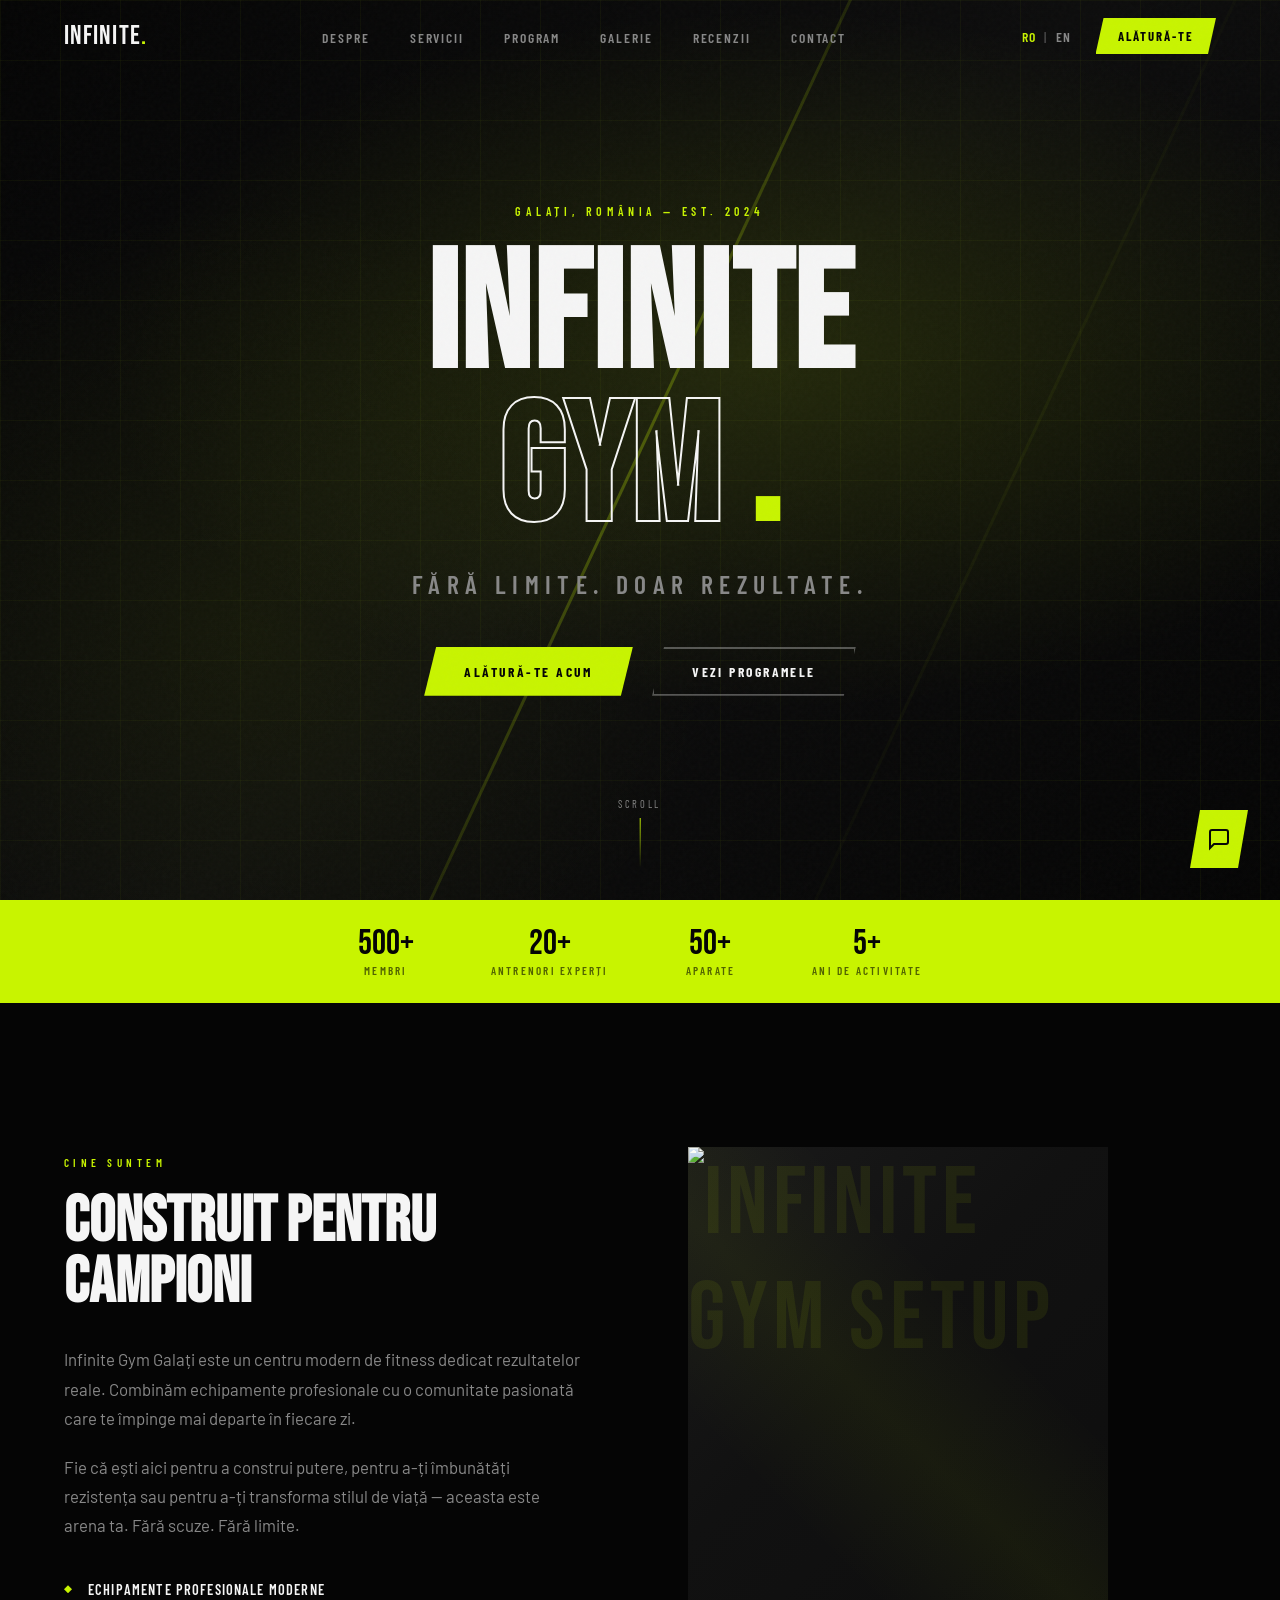
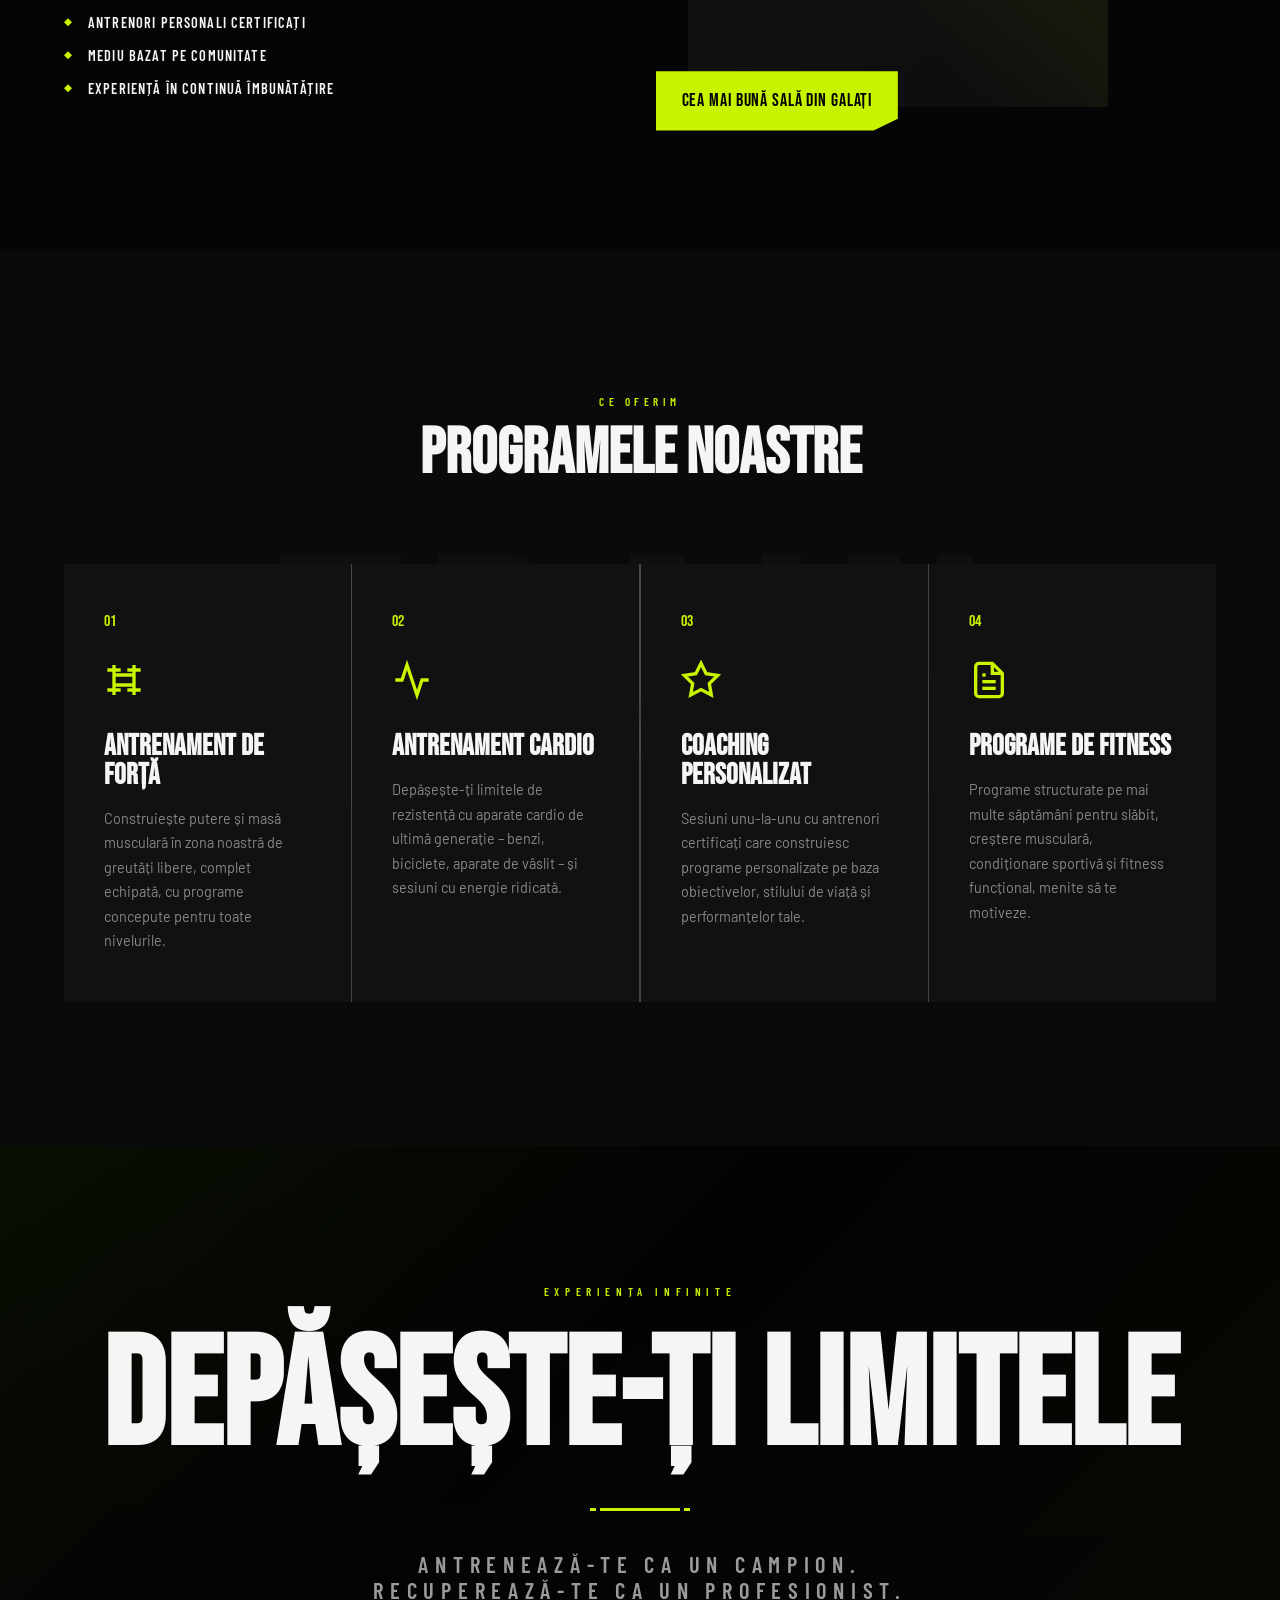
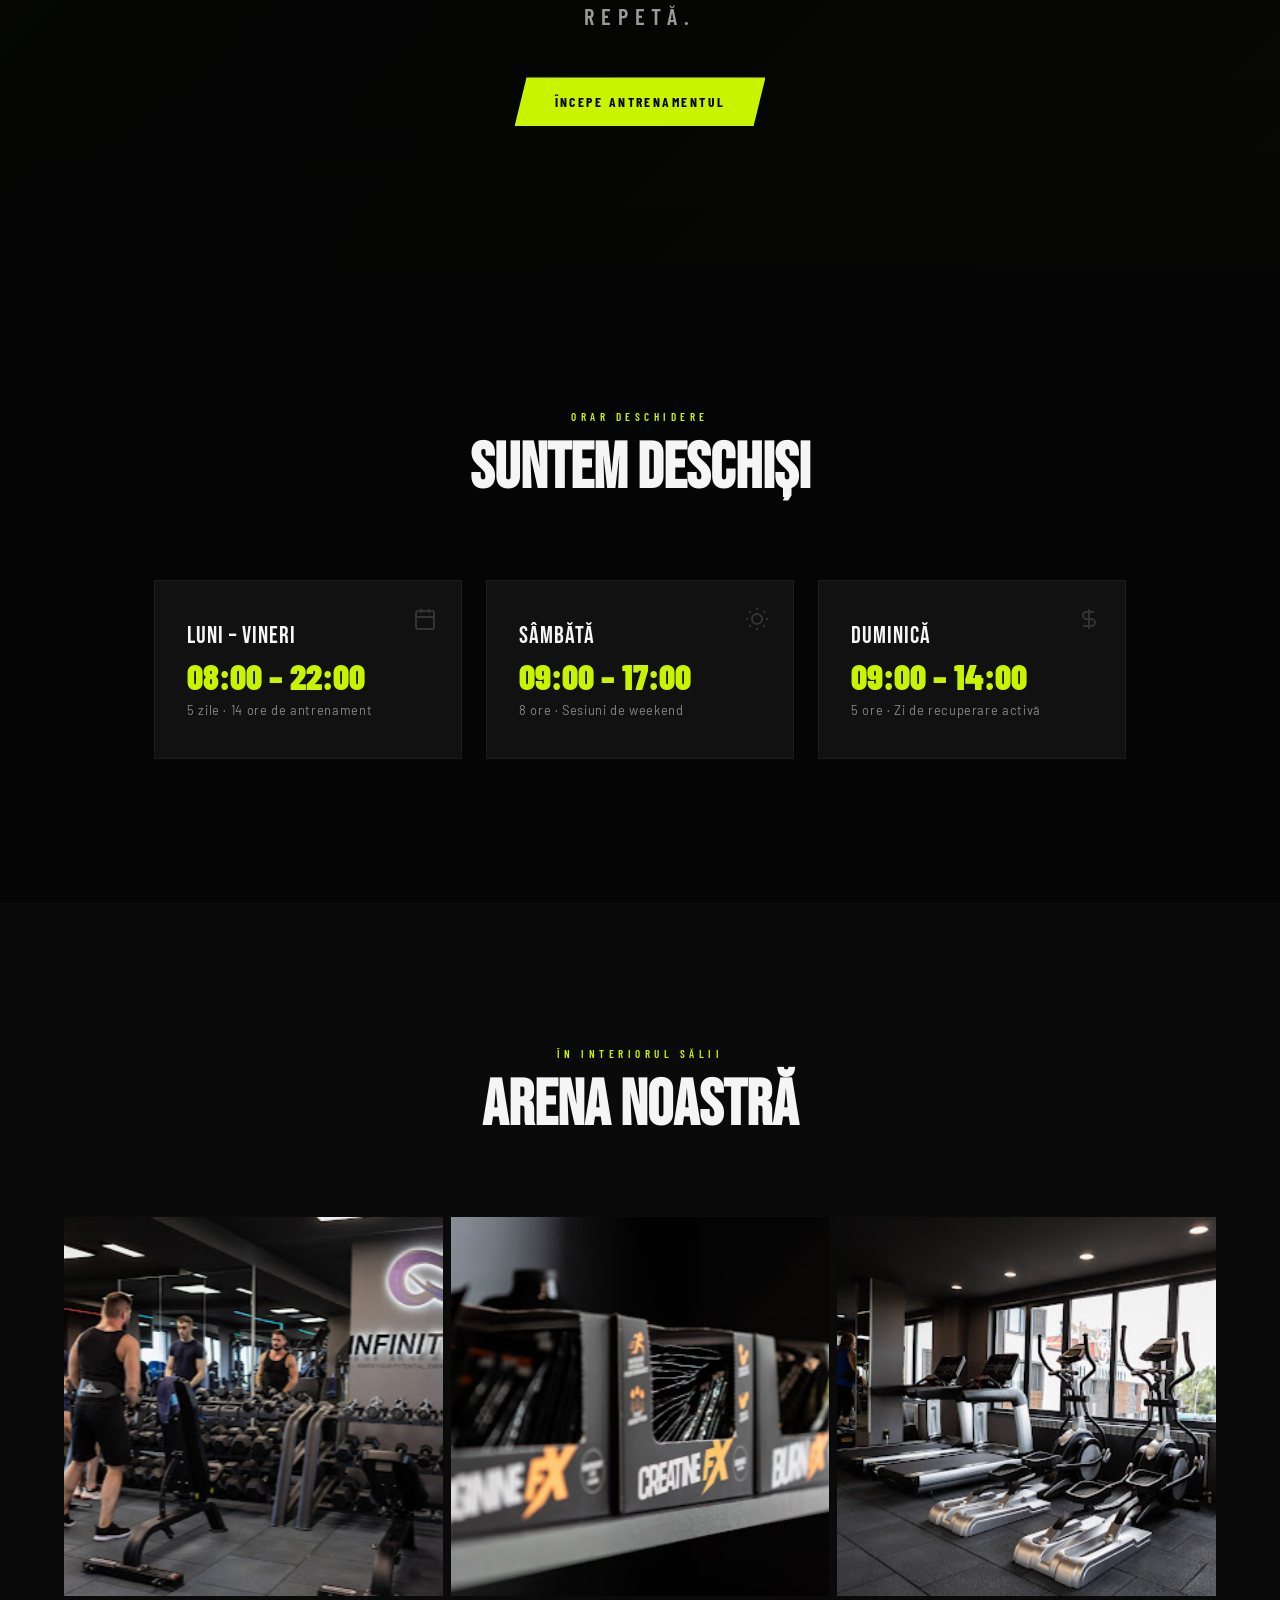
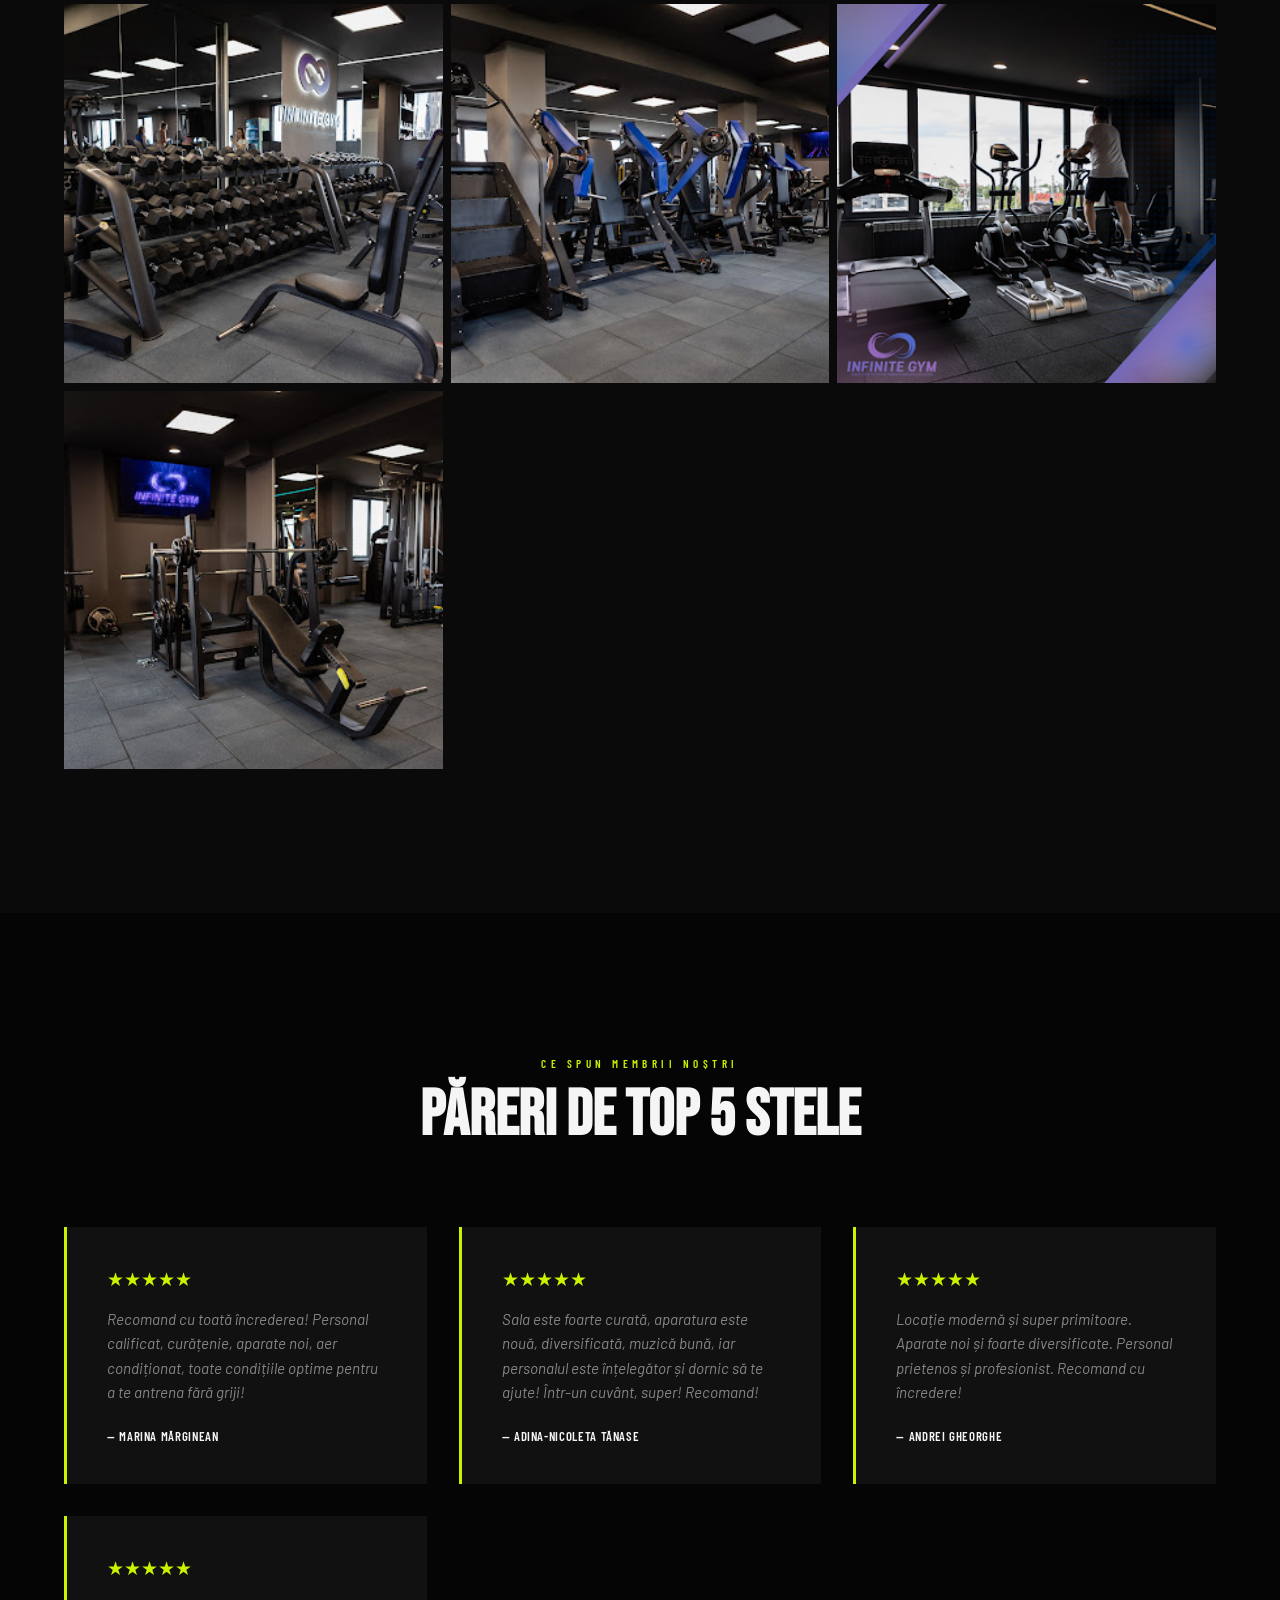
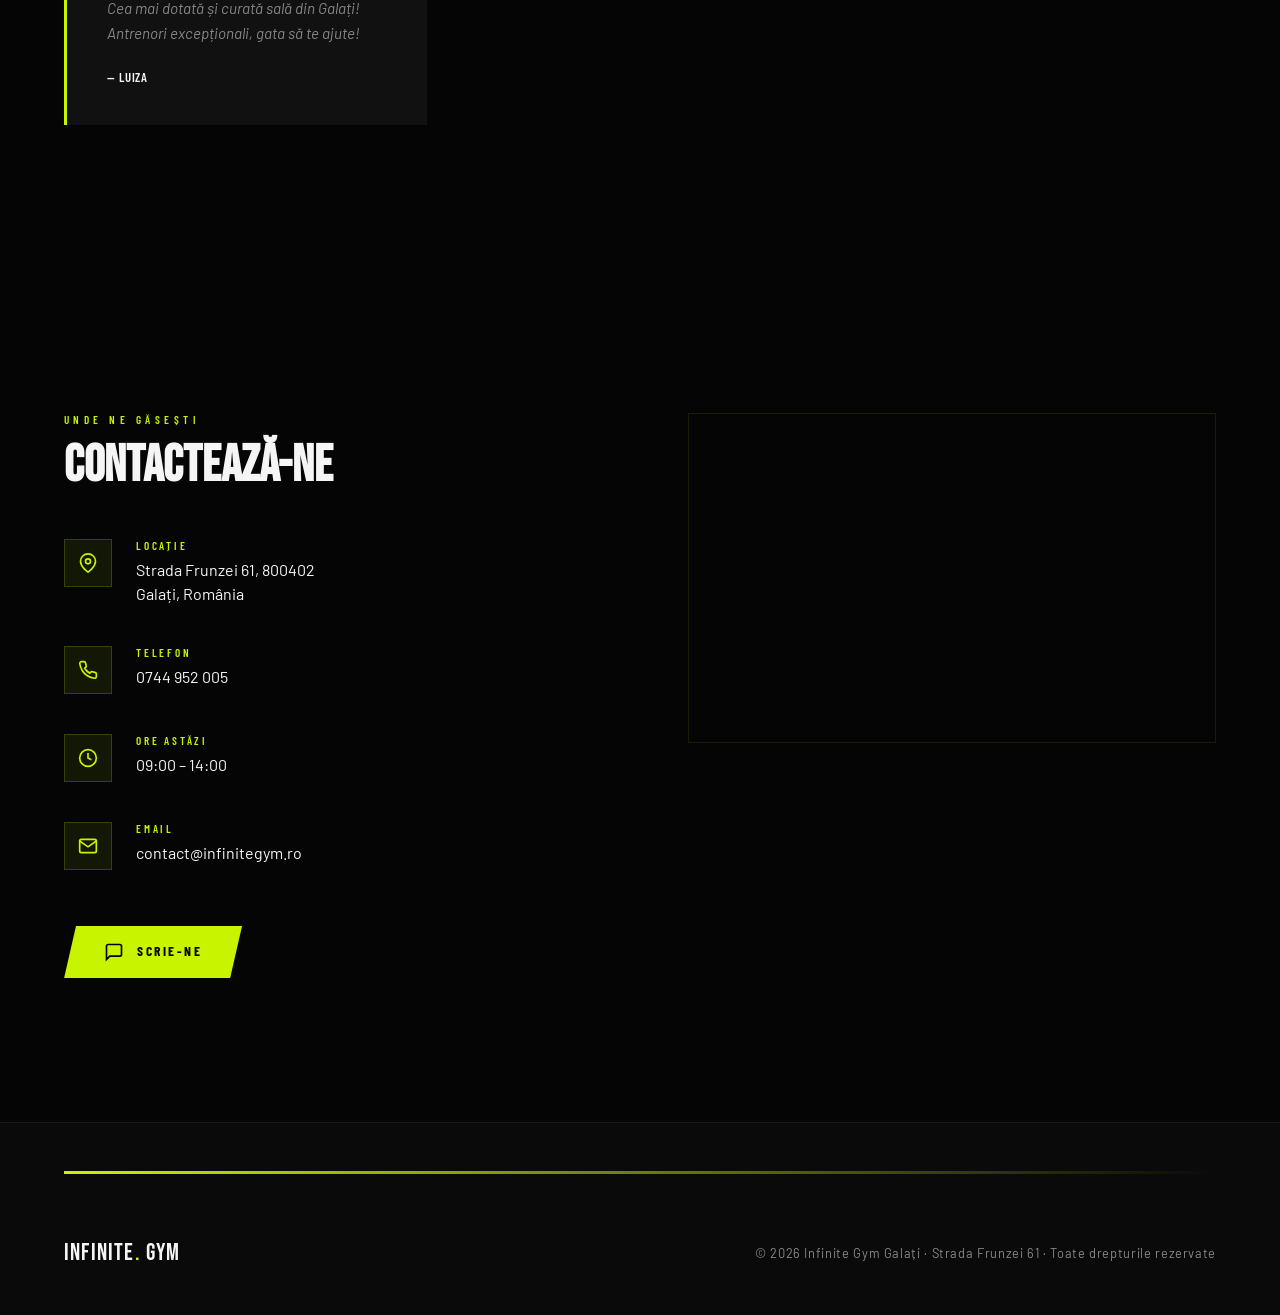
==== infinite-gym.html @ 4a05fdd8 "Initial commit" ====
<!DOCTYPE html>
<html lang="ro">
<head>
<meta charset="UTF-8" />
<meta name="viewport" content="width=device-width, initial-scale=1.0"/>
<meta name="description" content="Infinite Gym Galati - Strength, cardio, and personalized training.">
<title data-i18n="pageTitle">Infinite Gym Galați — Fără Limite. Doar Rezultate.</title>
<link rel="preconnect" href="https://fonts.googleapis.com"/>
<link href="https://fonts.googleapis.com/css2?family=Bebas+Neue&family=Barlow+Condensed:wght@400;600;700;900&family=Barlow:wght@300;400;500&display=swap" rel="stylesheet"/>
<link rel="stylesheet" href="style.css">
</head>

<body>

<!-- ===================== MOBILE MENU ===================== -->
<nav class="mobile-menu" id="mobileMenu">
  <div class="lang-switch-mobile">
    <span class="lang-btn active" onclick="setLanguage('ro')">RO</span>
    <span class="lang-btn" onclick="setLanguage('en')">EN</span>
  </div>
  <a href="#about" onclick="closeMobileMenu()" data-i18n="navAbout">Despre</a>
  <a href="#services" onclick="closeMobileMenu()" data-i18n="navServices">Servicii</a>
  <a href="#schedule" onclick="closeMobileMenu()" data-i18n="navSchedule">Program</a>
  <a href="#gallery" onclick="closeMobileMenu()" data-i18n="navGallery">Galerie</a>
  <a href="#reviews" onclick="closeMobileMenu()" data-i18n="navReviews">Recenzii</a>
  <a href="#contact" onclick="closeMobileMenu()" data-i18n="navContact">Contact</a>
</nav>

<!-- ===================== NAVBAR ===================== -->
<header id="navbar">
  <div class="nav-logo">INFINITE<span>.</span></div>
  <ul class="nav-links">
    <li><a href="#about" data-i18n="navAbout">Despre</a></li>
    <li><a href="#services" data-i18n="navServices">Servicii</a></li>
    <li><a href="#schedule" data-i18n="navSchedule">Program</a></li>
    <li><a href="#gallery" data-i18n="navGallery">Galerie</a></li>
    <li><a href="#reviews" data-i18n="navReviews">Recenzii</a></li>
    <li><a href="#contact" data-i18n="navContact">Contact</a></li>
  </ul>
  
  <div class="nav-right">
    <div class="lang-switch">
      <span class="lang-btn active" onclick="setLanguage('ro')">RO</span>
      <span class="lang-divider">|</span>
      <span class="lang-btn" onclick="setLanguage('en')">EN</span>
    </div>
    <button class="nav-cta" onclick="document.getElementById('contact').scrollIntoView({behavior:'smooth'})" data-i18n="navJoin">Alătură-te</button>
  </div>

  <div class="nav-hamburger" id="hamburger" onclick="toggleMobileMenu()">
    <span></span><span></span><span></span>
  </div>
</header>

<!-- ===================== HERO ===================== -->
<section id="hero">
  <div class="hero-bg"></div>
  <div class="hero-grid"></div>
  <div class="hero-slash"></div>
  <div class="hero-slash"></div>
  <div class="hero-slash"></div>

  <div class="hero-content">
    <p class="hero-eyebrow" data-i18n="heroPre">Galați, România — Est. 2024</p>
    <h1 class="hero-title">
      INFINITE<br>
      <span class="outline">GYM</span>
      <span class="accent">.</span>
    </h1>
    <p class="hero-sub" data-i18n="heroSub">Fără limite. Doar rezultate.</p>
    <div class="hero-btns">
      <button class="btn-primary" onclick="document.getElementById('contact').scrollIntoView({behavior:'smooth'})" data-i18n="heroBtn1">Alătură-te Acum</button>
      <button class="btn-ghost" onclick="document.getElementById('services').scrollIntoView({behavior:'smooth'})" data-i18n="heroBtn2">Vezi Programele</button>
    </div>
  </div>

  <div class="hero-scroll" onclick="document.getElementById('stats').scrollIntoView({behavior:'smooth'})">
    <span data-i18n="scrollText">Scroll</span>
    <div class="scroll-line"></div>
  </div>
</section>

<!-- ===================== STATS BAR ===================== -->
<section id="stats">
  <div class="stat-item">
    <span class="stat-number" data-target="500">0</span>
    <span class="stat-label" data-i18n="statMembers">Membri</span>
  </div>
  <div class="stat-item">
    <span class="stat-number" data-target="20">0</span>
    <span class="stat-label" data-i18n="statTrainers">Antrenori Experți</span>
  </div>
  <div class="stat-item">
    <span class="stat-number" data-target="50">0</span>
    <span class="stat-label" data-i18n="statEquip">Aparate</span>
  </div>
  <div class="stat-item">
    <span class="stat-number" data-target="5">0</span>
    <span class="stat-label" data-i18n="statYears">Ani de Activitate</span>
  </div>
</section>

<!-- ===================== ABOUT ===================== -->
<section id="about">
  <div class="about-left reveal from-left">
    <p class="about-label" data-i18n="aboutLabel">Cine Suntem</p>
    <h2 class="about-title" data-i18n="aboutTitle">Construit pentru<br><span style="color:var(--accent)">Campioni</span></h2>
    <p class="about-text" data-i18n="aboutText1">Infinite Gym Galați este un centru modern de fitness dedicat rezultatelor reale. Combinăm echipamente profesionale cu o comunitate pasionată care te împinge mai departe în fiecare zi.</p>
    <p class="about-text" data-i18n="aboutText2">Fie că ești aici pentru a construi putere, pentru a-ți îmbunătăți rezistența sau pentru a-ți transforma stilul de viață — aceasta este arena ta. Fără scuze. Fără limite.</p>
    <div class="about-features">
      <div class="about-feat"><div class="feat-dot"></div><span data-i18n="aboutFeat1">Echipamente Profesionale Moderne</span></div>
      <div class="about-feat"><div class="feat-dot"></div><span data-i18n="aboutFeat2">Antrenori Personali Certificați</span></div>
      <div class="about-feat"><div class="feat-dot"></div><span data-i18n="aboutFeat3">Mediu Bazat pe Comunitate</span></div>
      <div class="about-feat"><div class="feat-dot"></div><span data-i18n="aboutFeat4">Experiență în Continuă Îmbunătățire</span></div>
    </div>
  </div>

  <div class="about-visual reveal from-right delay-2">
    <div class="about-img-wrap">
      <img src="https://lh3.googleusercontent.com/gps-cs-s/AHVAweoE3dDtXKqvRP9T5ZpYxknNrz1RFdj8ckHfv9T6qB1Bhyy1G1uD_vkjoO_U-eR4ofXMuRsOdTS7KDLO_1dCZCBNdAWIkOOXmJ0O8aNbecHgvKja_LDCJ6e5ohzPiMFx5VJvV_HsAw=w800-h1000-no" class="about-img-placeholder object-cover" alt="Infinite Gym Setup">
      <div class="corner-tl"></div>
      <div class="corner-br"></div>
    </div>
    <div class="about-badge" data-i18n="aboutBadge">CEA MAI BUNĂ<br>SALĂ DIN GALAȚI</div>
  </div>
</section>

<!-- ===================== SERVICES ===================== -->
<section id="services">
  <div class="section-header reveal">
    <p class="section-label" data-i18n="svcLabel">Ce Oferim</p>
    <h2 class="section-title" data-i18n="svcTitle">Programele<br><span style="color:var(--accent)">Noastre</span></h2>
  </div>

  <div class="services-grid">
    <div class="service-card reveal delay-1">
      <div class="svc-num">01</div>
      <div class="svc-icon-svg">
          <svg width="40" height="40" viewBox="0 0 24 24" fill="none" stroke="currentColor" stroke-width="2"><path d="M6 3v18M18 3v18M2 6h8M14 6h8M2 18h8M14 18h8M6 9h12M6 15h12"/></svg>
      </div>
      <h3 class="svc-title" data-i18n="svc1Title">Antrenament de Forță</h3>
      <p class="svc-text" data-i18n="svc1Text">Construiește putere și masă musculară în zona noastră de greutăți libere, complet echipată, cu programe concepute pentru toate nivelurile.</p>
    </div>
    <div class="service-card reveal delay-2">
      <div class="svc-num">02</div>
      <div class="svc-icon-svg">
          <svg width="40" height="40" viewBox="0 0 24 24" fill="none" stroke="currentColor" stroke-width="2"><polyline points="22 12 18 12 15 21 9 3 6 12 2 12"></polyline></svg>
      </div>
      <h3 class="svc-title" data-i18n="svc2Title">Antrenament Cardio</h3>
      <p class="svc-text" data-i18n="svc2Text">Depășește-ți limitele de rezistență cu aparate cardio de ultimă generație – benzi, biciclete, aparate de vâslit – și sesiuni cu energie ridicată.</p>
    </div>
    <div class="service-card reveal delay-3">
      <div class="svc-num">03</div>
      <div class="svc-icon-svg">
          <svg width="40" height="40" viewBox="0 0 24 24" fill="none" stroke="currentColor" stroke-width="2"><polygon points="12 2 15.09 8.26 22 9.27 17 14.14 18.18 21.02 12 17.77 5.82 21.02 7 14.14 2 9.27 8.91 8.26 12 2"></polygon></svg>
      </div>
      <h3 class="svc-title" data-i18n="svc3Title">Coaching Personalizat</h3>
      <p class="svc-text" data-i18n="svc3Text">Sesiuni unu-la-unu cu antrenori certificați care construiesc programe personalizate pe baza obiectivelor, stilului de viață și performanțelor tale.</p>
    </div>
    <div class="service-card reveal delay-4">
      <div class="svc-num">04</div>
      <div class="svc-icon-svg">
          <svg width="40" height="40" viewBox="0 0 24 24" fill="none" stroke="currentColor" stroke-width="2"><path d="M14 2H6a2 2 0 0 0-2 2v16a2 2 0 0 0 2 2h12a2 2 0 0 0 2-2V8z"></path><polyline points="14 2 14 8 20 8"></polyline><line x1="16" y1="13" x2="8" y2="13"></line><line x1="16" y1="17" x2="8" y2="17"></line><polyline points="10 9 9 9 8 9"></polyline></svg>
      </div>
      <h3 class="svc-title" data-i18n="svc4Title">Programe de Fitness</h3>
      <p class="svc-text" data-i18n="svc4Text">Programe structurate pe mai multe săptămâni pentru slăbit, creștere musculară, condiționare sportivă și fitness funcțional, menite să te motiveze.</p>
    </div>
  </div>
</section>

<!-- ===================== EXPERIENCE ===================== -->
<section id="experience">
  <div class="exp-bg"></div>
  <div class="exp-lines">
    <div class="exp-line"></div>
    <div class="exp-line"></div>
    <div class="exp-line"></div>
  </div>
  <div class="exp-content reveal">
    <p class="exp-pre" data-i18n="expPre">Experiența Infinite</p>
    <h2 class="exp-title" data-i18n="expTitle">
      DEPĂȘEȘTE-ȚI<br>
      <span class="line2">LIMITELE</span>
    </h2>
    <div class="exp-divider"></div>
    <p class="exp-sub" data-i18n="expSub">Antrenează-te ca un campion. Recuperează-te ca un profesionist. Repetă.</p>
    <button class="btn-primary" onclick="document.getElementById('services').scrollIntoView({behavior:'smooth'})" data-i18n="expBtn">Începe Antrenamentul</button>
  </div>
</section>

<!-- ===================== SCHEDULE ===================== -->
<section id="schedule">
  <div class="section-header reveal">
    <p class="section-label" data-i18n="schedLabel">Orar Deschidere</p>
    <h2 class="section-title" data-i18n="schedTitle">Suntem<br><span style="color:var(--accent)">Deschiși</span></h2>
  </div>

  <div class="schedule-grid">
    <div class="schedule-card reveal delay-1">
      <div class="sched-icon-svg">
          <svg width="24" height="24" viewBox="0 0 24 24" fill="none" stroke="currentColor" stroke-width="2"><rect x="3" y="4" width="18" height="18" rx="2" ry="2"></rect><line x1="16" y1="2" x2="16" y2="6"></line><line x1="8" y1="2" x2="8" y2="6"></line><line x1="3" y1="10" x2="21" y2="10"></line></svg>
      </div>
      <p class="sched-day" data-i18n="schedDay1">Luni – Vineri</p>
      <p class="sched-time">08:00 – 22:00</p>
      <p class="sched-sub" data-i18n="schedSub1">5 zile · 14 ore de antrenament</p>
    </div>
    <div class="schedule-card reveal delay-2">
      <div class="sched-icon-svg">
          <svg width="24" height="24" viewBox="0 0 24 24" fill="none" stroke="currentColor" stroke-width="2"><circle cx="12" cy="12" r="5"></circle><line x1="12" y1="1" x2="12" y2="3"></line><line x1="12" y1="21" x2="12" y2="23"></line><line x1="4.22" y1="4.22" x2="5.64" y2="5.64"></line><line x1="18.36" y1="18.36" x2="19.78" y2="19.78"></line><line x1="1" y1="12" x2="3" y2="12"></line><line x1="21" y1="12" x2="23" y2="12"></line><line x1="4.22" y1="19.78" x2="5.64" y2="18.36"></line><line x1="18.36" y1="5.64" x2="19.78" y2="4.22"></line></svg>
      </div>
      <p class="sched-day" data-i18n="schedDay2">Sâmbătă</p>
      <p class="sched-time">09:00 – 17:00</p>
      <p class="sched-sub" data-i18n="schedSub2">8 ore · Sesiuni de weekend</p>
    </div>
    <div class="schedule-card reveal delay-3">
      <div class="sched-icon-svg">
           <svg width="24" height="24" viewBox="0 0 24 24" fill="none" stroke="currentColor" stroke-width="2"><path d="M12 2v20M17 5H9.5a3.5 3.5 0 0 0 0 7h5a3.5 3.5 0 0 1 0 7H6"></path></svg>
      </div>
      <p class="sched-day" data-i18n="schedDay3">Duminică</p>
      <p class="sched-time">09:00 – 14:00</p>
      <p class="sched-sub" data-i18n="schedSub3">5 ore · Zi de recuperare activă</p>
    </div>
  </div>
</section>

<!-- ===================== GALLERY ===================== -->
<section id="gallery">
  <div class="section-header reveal">
    <p class="section-label" data-i18n="galLabel">În Interiorul Sălii</p>
    <h2 class="section-title" data-i18n="galTitle">Arena<br><span style="color:var(--accent)">Noastră</span></h2>
  </div>

  <div class="gallery-grid">
    <div class="gallery-item reveal">
      <img src="SA.png" class="gallery-ph object-cover">
    </div>
    <div class="gallery-item reveal delay-1">
      <img src="image.png" class="gallery-ph object-cover">
    </div>
    <div class="gallery-item reveal delay-2">
      <img src="image copy.png" class="gallery-ph object-cover">
    </div>
    <div class="gallery-item reveal delay-3">
      <img src="image copy 2.png" class="gallery-ph object-cover">
    </div>
    <div class="gallery-item reveal delay-1">
      <img src="image copy 3.png" class="gallery-ph object-cover">
    </div>
    <div class="gallery-item reveal delay-2">
      <img src="image copy 4.png" class="gallery-ph object-cover">
    </div>
    <div class="gallery-item reveal delay-3">
      <img src="image copy 5.png" class="gallery-ph object-cover">
    </div>
  </div>
    
  </div>
</section>

<!-- ===================== REVIEWS ===================== -->
<section id="reviews" style="padding: 9rem 5vw; background: var(--black);">
  <div class="section-header reveal">
    <p class="section-label" data-i18n="revLabel">Ce Spun Membrii Noștri</p>
    <h2 class="section-title" data-i18n="revTitle">Păreri de<br><span style="color:var(--accent)">Top 5 Stele</span></h2>
  </div>

  <div class="reviews-grid">
    <div class="review-card reveal delay-1">
      <div class="stars">★★★★★</div>
      <p class="review-text" data-i18n="rev1">"Recomand cu toată încrederea! Personal calificat, curățenie, aparate noi, aer condiționat, toate condițiile optime pentru a te antrena fără griji!"</p>
      <p class="review-author">— <span data-i18n="revAuthor1">Marina Mărginean</span></p>
    </div>
    <div class="review-card reveal delay-2">
      <div class="stars">★★★★★</div>
      <p class="review-text" data-i18n="rev2">"Sala este foarte curată, aparatura este nouă, diversificată, muzică bună, iar personalul este înțelegător și dornic să te ajute! Într-un cuvânt, super! Recomand!"</p>
      <p class="review-author">— <span data-i18n="revAuthor2">ADINA-NICOLETA TĂNASE</span></p>
    </div>
    <div class="review-card reveal delay-3">
      <div class="stars">★★★★★</div>
      <p class="review-text" data-i18n="rev3">"Locație modernă și super primitoare. Aparate noi și foarte diversificate. Personal prietenos și profesionist. Recomand cu încredere!"</p>
      <p class="review-author">— <span data-i18n="revAuthor3">Andrei Gheorghe</span></p>
    </div>
    <div class="review-card reveal delay-4">
      <div class="stars">★★★★★</div>
      <p class="review-text" data-i18n="rev4">"Cea mai dotată și curată sală din Galați! Antrenori excepționali, gata să te ajute!"</p>
      <p class="review-author">— <span data-i18n="revAuthor4">Luiza</span></p>
    </div>
  </div>
</section>

<!-- ===================== CONTACT ===================== -->
<section id="contact">
  <div class="reveal from-left">
    <p class="section-label" data-i18n="contLabel">Unde Ne Găsești</p>
    <h2 class="section-title" data-i18n="contTitle" style="font-size:clamp(2.5rem,4vw,4rem);margin-bottom:3rem;">Contactează-<br><span style="color:var(--accent)">Ne</span></h2>

    <div class="contact-info-item">
      <div class="ci-icon-svg">
          <svg width="20" height="20" viewBox="0 0 24 24" fill="none" stroke="currentColor" stroke-width="2"><path d="M21 10c0 7-9 13-9 13s-9-6-9-13a9 9 0 0 1 18 0z"></path><circle cx="12" cy="10" r="3"></circle></svg>
      </div>
      <div>
        <p class="ci-label" data-i18n="contLoc">Locație</p>
        <p class="ci-value">Strada Frunzei 61, 800402<br>Galați, România</p>
      </div>
    </div>
    <div class="contact-info-item">
      <div class="ci-icon-svg">
          <svg width="20" height="20" viewBox="0 0 24 24" fill="none" stroke="currentColor" stroke-width="2"><path d="M22 16.92v3a2 2 0 0 1-2.18 2 19.79 19.79 0 0 1-8.63-3.07 19.5 19.5 0 0 1-6-6 19.79 19.79 0 0 1-3.07-8.67A2 2 0 0 1 4.11 2h3a2 2 0 0 1 2 1.72 12.84 12.84 0 0 0 .7 2.81 2 2 0 0 1-.45 2.11L8.09 9.91a16 16 0 0 0 6 6l1.27-1.27a2 2 0 0 1 2.11-.45 12.84 12.84 0 0 0 2.81.7A2 2 0 0 1 22 16.92z"></path></svg>
      </div>
      <div>
        <p class="ci-label" data-i18n="contPhone">Telefon</p>
        <p class="ci-value">0744 952 005</p>
      </div>
    </div>
    <div class="contact-info-item">
      <div class="ci-icon-svg">
          <svg width="20" height="20" viewBox="0 0 24 24" fill="none" stroke="currentColor" stroke-width="2"><circle cx="12" cy="12" r="10"></circle><polyline points="12 6 12 12 16 14"></polyline></svg>
      </div>
      <div>
        <p class="ci-label" data-i18n="contHours">Ore Astăzi</p>
        <p class="ci-value" id="todayHours">Loading...</p>
      </div>
    </div>
    <div class="contact-info-item">
      <div class="ci-icon-svg">
          <svg width="20" height="20" viewBox="0 0 24 24" fill="none" stroke="currentColor" stroke-width="2"><path d="M4 4h16c1.1 0 2 .9 2 2v12c0 1.1-.9 2-2 2H4c-1.1 0-2-.9-2-2V6c0-1.1.9-2 2-2z"></path><polyline points="22,6 12,13 2,6"></polyline></svg>
      </div>
      <div>
        <p class="ci-label" data-i18n="contEmail">Email</p>
        <p class="ci-value">contact@infinitegym.ro</p>
      </div>
    </div>

    <button class="btn-primary" style="margin-top:1rem;" onclick="document.getElementById('chatbot-toggle').click()">
      <svg width="20" height="20" viewBox="0 0 24 24" fill="none" stroke="currentColor" stroke-width="2" style="vertical-align: middle; margin-right: 8px;"><path d="M21 15a2 2 0 0 1-2 2H7l-4 4V5a2 2 0 0 1 2-2h14a2 2 0 0 1 2 2z"></path></svg>
      <span data-i18n="contChat">Scrie-ne</span>
    </button>
  </div>

  <div class="reveal from-right delay-2">
    <div class="map-wrap">
      <iframe
        src="https://www.google.com/maps/embed?pb=!1m18!1m12!1m3!1d1487.6974261765103!2d28.0190764!3d45.4265704!2m3!1f0!2f0!3f0!3m2!1i1024!2i768!4f13.1!3m3!1m2!1s0x40b6df5c295644d9%3A0x64d69f9468adf64b!2sInfinite%20Gym%20Galati!5e0!3m2!1sen!2sro!4v1"
        loading="lazy"
        allowfullscreen
        referrerpolicy="no-referrer-when-downgrade">
      </iframe>
    </div>
  </div>
</section>

<!-- ===================== FOOTER ===================== -->
<footer>
  <div style="width:100%"><div class="footer-accent-line"></div></div>
  <div class="footer-logo">INFINITE<span>.</span> GYM</div>
  <p class="footer-copy">© <span id="currentYear"></span> Infinite Gym Galați · Strada Frunzei 61 · <span data-i18n="footerRights">Toate drepturile rezervate</span></p>
</footer>

<!-- ===================== CHATBOT ===================== -->
<button id="chatbot-toggle" onclick="toggleChat()" title="Chat with us">
  <svg width="24" height="24" viewBox="0 0 24 24" fill="none" stroke="var(--black)" stroke-width="2"><path d="M21 15a2 2 0 0 1-2 2H7l-4 4V5a2 2 0 0 1 2-2h14a2 2 0 0 1 2 2z"></path></svg>
</button>

<div id="chatbot-window">
  <div class="chat-header">
    <div class="chat-header-info">
      <div class="chat-avatar">
          <svg width="18" height="18" viewBox="0 0 24 24" fill="none" stroke="var(--accent)" stroke-width="2"><rect x="3" y="11" width="18" height="10" rx="2"></rect><circle cx="12" cy="5" r="2"></circle><path d="M12 7v4"></path><line x1="8" y1="16" x2="8" y2="16"></line><line x1="16" y1="16" x2="16" y2="16"></line></svg>
      </div>
      <div>
        <div class="chat-name">Infinite Bot</div>
        <div class="chat-status" data-i18n="chatStatus">● Online Acum</div>
      </div>
    </div>
    <button class="chat-close" id="chatCloseBtn" onclick="toggleChat()">
        <svg width="20" height="20" viewBox="0 0 24 24" fill="none" stroke="currentColor" stroke-width="2"><line x1="18" y1="6" x2="6" y2="18"></line><line x1="6" y1="6" x2="18" y2="18"></line></svg>
    </button>
  </div>
  <div class="chat-messages" id="chatMessages"></div>
  <div class="chat-input-row">
    <input type="text" id="chatInput" placeholder="Întreabă-mă orice..." data-i18n-placeholder="chatPlaceholder" onkeydown="if(event.key==='Enter') sendChat()"/>
    <button class="chat-send" onclick="sendChat()">
        <svg width="18" height="18" viewBox="0 0 24 24" fill="none" stroke="currentColor" stroke-width="2"><line x1="22" y1="2" x2="11" y2="13"></line><polygon points="22 2 15 22 11 13 2 9 22 2"></polygon></svg>
    </button>
  </div>
</div>

<script src="script.js"></script>

</body>
</html>
---- style.css ----
/* =========================================
   CSS VARIABLES & RESET
   ========================================= */
:root {
  --black: #050505;
  --deep: #0a0a0a;
  --card: #111111;
  --card2: #161616;
  --accent: #c8f400;         /* Neon lime green */
  --accent2: #a8d000;
  --accent-glow: rgba(200,244,0,0.18);
  --accent-glow2: rgba(200,244,0,0.07);
  --white: #f5f5f5;
  --gray: #888;
  --gray2: #444;
  --font-display: 'Bebas Neue', sans-serif;
  --font-head: 'Barlow Condensed', sans-serif;
  --font-body: 'Barlow', sans-serif;
  --nav-h: 72px;
  --radius: 4px;
  --transition: 0.35s cubic-bezier(0.22, 1, 0.36, 1);
}

*, *::before, *::after { margin: 0; padding: 0; box-sizing: border-box; }

html { scroll-behavior: smooth; font-size: 16px; }

body {
  background: var(--black);
  color: var(--white);
  font-family: var(--font-body);
  overflow-x: hidden;
  cursor: default;
}

/* Custom scrollbar */
::-webkit-scrollbar { width: 4px; }
::-webkit-scrollbar-track { background: var(--black); }
::-webkit-scrollbar-thumb { background: var(--accent); border-radius: 2px; }

a { color: inherit; text-decoration: none; }
img { display: block; max-width: 100%; }
ul { list-style: none; }

/* =========================================
   NOISE TEXTURE OVERLAY
   ========================================= */
body::before {
  content: '';
  position: fixed;
  inset: 0;
  background-image: url("data:image/svg+xml,%3Csvg viewBox='0 0 256 256' xmlns='http://www.w3.org/2000/svg'%3E%3Cfilter id='noise'%3E%3CfeTurbulence type='fractalNoise' baseFrequency='0.9' numOctaves='4' stitchTiles='stitch'/%3E%3C/filter%3E%3Crect width='100%25' height='100%25' filter='url(%23noise)' opacity='1'/%3E%3C/svg%3E");
  opacity: 0.025;
  pointer-events: none;
  z-index: 9999;
}

/* =========================================
   NAVBAR
   ========================================= */
#navbar {
  position: fixed;
  top: 0; left: 0; right: 0;
  height: var(--nav-h);
  z-index: 1000;
  display: flex;
  align-items: center;
  justify-content: space-between;
  padding: 0 5vw;
  transition: background var(--transition), box-shadow var(--transition);
}

#navbar.scrolled {
  background: rgba(5,5,5,0.96);
  box-shadow: 0 2px 40px rgba(200,244,0,0.07);
  backdrop-filter: blur(16px);
  border-bottom: 1px solid rgba(200,244,0,0.1);
}

.nav-logo {
  font-family: var(--font-display);
  font-size: 1.7rem;
  letter-spacing: 0.04em;
  color: var(--white);
}
.nav-logo span { color: var(--accent); }

.nav-links {
  display: flex;
  gap: 2.5rem;
  align-items: center;
}

.nav-links a {
  font-family: var(--font-head);
  font-weight: 600;
  font-size: 0.85rem;
  letter-spacing: 0.14em;
  text-transform: uppercase;
  color: var(--gray);
  transition: color var(--transition);
  position: relative;
}
.nav-links a::after {
  content: '';
  position: absolute;
  bottom: -4px; left: 0;
  width: 0; height: 2px;
  background: var(--accent);
  transition: width var(--transition);
}
.nav-links a:hover { color: var(--accent); }
.nav-links a:hover::after { width: 100%; }

.nav-cta {
  font-family: var(--font-head);
  font-weight: 700;
  font-size: 0.8rem;
  letter-spacing: 0.16em;
  text-transform: uppercase;
  padding: 10px 22px;
  background: var(--accent);
  color: var(--black);
  border: none;
  cursor: pointer;
  transition: all var(--transition);
  clip-path: polygon(8px 0%, 100% 0%, calc(100% - 8px) 100%, 0% 100%);
}
.nav-cta:hover {
  background: #fff;
  transform: translateY(-1px);
  box-shadow: 0 8px 30px rgba(200,244,0,0.35);
}

.nav-hamburger {
  display: none;
  flex-direction: column;
  gap: 5px;
  cursor: pointer;
  padding: 4px;
}
.nav-hamburger span {
  display: block;
  width: 26px; height: 2px;
  background: var(--white);
  transition: all var(--transition);
}

/* =========================================
   HERO SECTION
   ========================================= */
#hero {
  position: relative;
  height: 100vh;
  min-height: 640px;
  display: flex;
  align-items: center;
  justify-content: center;
  overflow: hidden;
}

/* Animated gradient background */
.hero-bg {
  position: absolute;
  inset: 0;
  background:
    radial-gradient(ellipse 80% 60% at 60% 40%, rgba(200,244,0,0.12) 0%, transparent 65%),
    radial-gradient(ellipse 60% 80% at 20% 70%, rgba(200,244,0,0.06) 0%, transparent 60%),
    linear-gradient(135deg, #050505 0%, #0d0d0d 50%, #050505 100%);
  animation: bgPulse 8s ease-in-out infinite alternate;
}
@keyframes bgPulse {
  0% { opacity: 1; transform: scale(1); }
  100% { opacity: 0.85; transform: scale(1.03); }
}

/* Animated grid lines */
.hero-grid {
  position: absolute;
  inset: 0;
  background-image:
    linear-gradient(rgba(200,244,0,0.04) 1px, transparent 1px),
    linear-gradient(90deg, rgba(200,244,0,0.04) 1px, transparent 1px);
  background-size: 60px 60px;
  animation: gridMove 20s linear infinite;
}
@keyframes gridMove {
  0% { transform: translateY(0); }
  100% { transform: translateY(60px); }
}

/* Diagonal slash accent */
.hero-slash {
  position: absolute;
  width: 3px;
  height: 180%;
  background: linear-gradient(to bottom, transparent, var(--accent), transparent);
  top: -40%;
  opacity: 0.15;
  transform: rotate(25deg);
}
.hero-slash:nth-child(1) { left: 25%; animation: slashMove 6s ease-in-out infinite alternate; }
.hero-slash:nth-child(2) { left: 65%; animation: slashMove 8s ease-in-out infinite alternate-reverse; opacity: 0.08; }
.hero-slash:nth-child(3) { left: 80%; animation: slashMove 5s ease-in-out infinite alternate; opacity: 0.05; }
@keyframes slashMove {
  0% { transform: rotate(25deg) translateX(0); }
  100% { transform: rotate(25deg) translateX(30px); }
}

.hero-content {
  position: relative;
  z-index: 2;
  text-align: center;
  padding: 0 5vw;
}

.hero-eyebrow {
  font-family: var(--font-head);
  font-size: 0.75rem;
  font-weight: 600;
  letter-spacing: 0.4em;
  text-transform: uppercase;
  color: var(--accent);
  margin-bottom: 1.5rem;
  opacity: 0;
  transform: translateY(20px);
  animation: fadeUp 0.8s 0.3s forwards;
}

.hero-title {
  font-family: var(--font-display);
  font-size: clamp(4.5rem, 13vw, 11rem);
  line-height: 0.92;
  letter-spacing: 0.01em;
  text-transform: uppercase;
  color: var(--white);
  opacity: 0;
  transform: translateY(30px);
  animation: fadeUp 0.9s 0.5s forwards;
}
.hero-title .accent { color: var(--accent); }
.hero-title .outline {
  -webkit-text-stroke: 2px var(--white);
  color: transparent;
}

.hero-sub {
  font-family: var(--font-head);
  font-size: clamp(1.1rem, 3vw, 1.6rem);
  font-weight: 600;
  letter-spacing: 0.25em;
  text-transform: uppercase;
  color: var(--gray);
  margin-top: 1.2rem;
  margin-bottom: 3rem;
  opacity: 0;
  transform: translateY(20px);
  animation: fadeUp 0.8s 0.7s forwards;
}

.hero-btns {
  display: flex;
  gap: 1.2rem;
  justify-content: center;
  flex-wrap: wrap;
  opacity: 0;
  transform: translateY(20px);
  animation: fadeUp 0.8s 0.9s forwards;
}

.btn-primary {
  font-family: var(--font-head);
  font-weight: 700;
  font-size: 0.85rem;
  letter-spacing: 0.18em;
  text-transform: uppercase;
  padding: 16px 40px;
  background: var(--accent);
  color: var(--black);
  border: none;
  cursor: pointer;
  transition: all var(--transition);
  clip-path: polygon(12px 0%, 100% 0%, calc(100% - 12px) 100%, 0% 100%);
  position: relative;
  overflow: hidden;
}
.btn-primary::before {
  content: '';
  position: absolute;
  inset: 0;
  background: rgba(255,255,255,0.2);
  transform: translateX(-100%) skewX(-15deg);
  transition: transform 0.5s;
}
.btn-primary:hover::before { transform: translateX(150%) skewX(-15deg); }
.btn-primary:hover {
  transform: translateY(-3px);
  box-shadow: 0 16px 50px rgba(200,244,0,0.4);
}

.btn-ghost {
  font-family: var(--font-head);
  font-weight: 700;
  font-size: 0.85rem;
  letter-spacing: 0.18em;
  text-transform: uppercase;
  padding: 14px 38px;
  background: transparent;
  color: var(--white);
  border: 2px solid rgba(255,255,255,0.3);
  cursor: pointer;
  transition: all var(--transition);
  clip-path: polygon(12px 0%, 100% 0%, calc(100% - 12px) 100%, 0% 100%);
}
.btn-ghost:hover {
  border-color: var(--accent);
  color: var(--accent);
  transform: translateY(-3px);
  box-shadow: 0 0 30px rgba(200,244,0,0.15);
}

/* Scroll indicator */
.hero-scroll {
  position: absolute;
  bottom: 2rem;
  left: 50%;
  transform: translateX(-50%);
  display: flex;
  flex-direction: column;
  align-items: center;
  gap: 0.5rem;
  opacity: 0;
  animation: fadeIn 1s 1.5s forwards;
  cursor: pointer;
}
.hero-scroll span {
  font-family: var(--font-head);
  font-size: 0.65rem;
  letter-spacing: 0.25em;
  text-transform: uppercase;
  color: var(--gray);
}
.scroll-line {
  width: 1px;
  height: 50px;
  background: linear-gradient(to bottom, var(--accent), transparent);
  animation: scrollPulse 1.8s ease-in-out infinite;
}
@keyframes scrollPulse {
  0%, 100% { opacity: 0.3; transform: scaleY(1); }
  50% { opacity: 1; transform: scaleY(1.2); }
}

/* =========================================
   STATS BAR
   ========================================= */
#stats {
  background: var(--accent);
  padding: 1.6rem 5vw;
  display: flex;
  justify-content: center;
  gap: clamp(2rem, 6vw, 8rem);
  flex-wrap: wrap;
}

.stat-item {
  display: flex;
  flex-direction: column;
  align-items: center;
}
.stat-number {
  font-family: var(--font-display);
  font-size: 2.2rem;
  color: var(--black);
  line-height: 1;
}
.stat-label {
  font-family: var(--font-head);
  font-size: 0.7rem;
  font-weight: 600;
  letter-spacing: 0.2em;
  text-transform: uppercase;
  color: rgba(0,0,0,0.6);
  margin-top: 0.2rem;
}

/* =========================================
   ABOUT SECTION
   ========================================= */
#about {
  padding: 9rem 5vw;
  display: grid;
  grid-template-columns: 1fr 1fr;
  gap: 6rem;
  align-items: center;
  max-width: 1300px;
  margin: 0 auto;
}

.about-label {
  font-family: var(--font-head);
  font-size: 0.7rem;
  font-weight: 600;
  letter-spacing: 0.4em;
  text-transform: uppercase;
  color: var(--accent);
  margin-bottom: 1.4rem;
}

.about-title {
  font-family: var(--font-display);
  font-size: clamp(3rem, 5vw, 5rem);
  line-height: 0.95;
  text-transform: uppercase;
  margin-bottom: 2rem;
}

.about-text {
  font-size: 1.05rem;
  line-height: 1.75;
  color: var(--gray);
  margin-bottom: 1.2rem;
  max-width: 520px;
}

.about-features {
  margin-top: 2.5rem;
  display: flex;
  flex-direction: column;
  gap: 1rem;
}
.about-feat {
  display: flex;
  align-items: center;
  gap: 1rem;
  font-family: var(--font-head);
  font-weight: 600;
  font-size: 0.9rem;
  letter-spacing: 0.08em;
  text-transform: uppercase;
  color: var(--white);
}
.feat-dot {
  width: 8px; height: 8px;
  background: var(--accent);
  clip-path: polygon(50% 0%, 100% 50%, 50% 100%, 0% 50%);
  flex-shrink: 0;
}

/* About visual */
.about-visual {
  position: relative;
}
.about-img-wrap {
  position: relative;
  aspect-ratio: 3/4;
  max-height: 560px;
  overflow: hidden;
}
.about-img-placeholder {
  width: 100%; height: 100%;
  background:
    linear-gradient(135deg, #1a1a1a 0%, #111 40%, #0d0d0d 100%);
  display: flex;
  align-items: center;
  justify-content: center;
  font-family: var(--font-display);
  font-size: 6rem;
  color: rgba(200,244,0,0.08);
  letter-spacing: 0.05em;
  position: relative;
  overflow: hidden;
}
.about-img-placeholder::before {
  content: '';
  position: absolute;
  inset: 0;
  background:
    linear-gradient(45deg, transparent 30%, rgba(200,244,0,0.05) 50%, transparent 70%);
  animation: shimmer 4s ease-in-out infinite;
}
@keyframes shimmer {
  0%, 100% { opacity: 0; transform: translateX(-100%) rotate(45deg); }
  50% { opacity: 1; transform: translateX(100%) rotate(45deg); }
}

/* Dumbbell SVG icon in about visual */
.about-icon {
  font-size: 7rem;
  opacity: 0.12;
  user-select: none;
}

/* Corner accents */
.corner-tl, .corner-br {
  position: absolute;
  width: 50px; height: 50px;
  border-color: var(--accent);
  border-style: solid;
}
.corner-tl {
  top: -12px; left: -12px;
  border-width: 3px 0 0 3px;
}
.corner-br {
  bottom: -12px; right: -12px;
  border-width: 0 3px 3px 0;
}

/* Accent badge */
.about-badge {
  position: absolute;
  bottom: -1.5rem;
  left: -2rem;
  background: var(--accent);
  color: var(--black);
  padding: 1.2rem 1.6rem;
  font-family: var(--font-display);
  font-size: 1.1rem;
  letter-spacing: 0.05em;
  clip-path: polygon(0 0, 100% 0, 100% 80%, 90% 100%, 0 100%);
  z-index: 2;
}

/* =========================================
   SERVICES SECTION
   ========================================= */
#services {
  padding: 9rem 5vw;
  background: var(--deep);
  position: relative;
  overflow: hidden;
}
#services::before {
  content: 'TRAIN';
  position: absolute;
  font-family: var(--font-display);
  font-size: 28vw;
  color: rgba(255,255,255,0.018);
  top: 50%;
  left: 50%;
  transform: translate(-50%,-50%);
  pointer-events: none;
  letter-spacing: 0.05em;
  white-space: nowrap;
}

.section-header {
  text-align: center;
  margin-bottom: 5rem;
}
.section-label {
  font-family: var(--font-head);
  font-size: 0.7rem;
  font-weight: 600;
  letter-spacing: 0.4em;
  text-transform: uppercase;
  color: var(--accent);
  margin-bottom: 1rem;
}
.section-title {
  font-family: var(--font-display);
  font-size: clamp(2.8rem, 5vw, 5rem);
  text-transform: uppercase;
  line-height: 0.95;
}

.services-grid {
  display: grid;
  grid-template-columns: repeat(auto-fit, minmax(260px, 1fr));
  gap: 1.5px;
  max-width: 1300px;
  margin: 0 auto;
  background: var(--gray2);
}

.service-card {
  background: var(--card);
  padding: 3rem 2.5rem;
  position: relative;
  overflow: hidden;
  cursor: pointer;
  transition: background var(--transition);
}
.service-card::before {
  content: '';
  position: absolute;
  inset: 0;
  background: linear-gradient(135deg, var(--accent) 0%, var(--accent2) 100%);
  opacity: 0;
  transition: opacity var(--transition);
}
.service-card:hover::before { opacity: 1; }
.service-card:hover .svc-num { color: rgba(0,0,0,0.15); }
.service-card:hover .svc-icon-svg { color: rgba(0,0,0,0.25); }
.service-card:hover .svc-title { color: var(--black); }
.service-card:hover .svc-text { color: rgba(0,0,0,0.65); }
.service-card:hover .svc-arrow { border-color: var(--black); color: var(--black); }

.svc-num {
  font-family: var(--font-display);
  font-size: 1rem;
  color: var(--accent);
  margin-bottom: 1.5rem;
  position: relative;
  z-index: 1;
  transition: color var(--transition);
}
.svc-icon-svg {
  font-size: 2.8rem;
  margin-bottom: 1.5rem;
  position: relative;
  z-index: 1;
  color: var(--accent);
  transition: color var(--transition);
  display: block;
}
.svc-title {
  font-family: var(--font-display);
  font-size: 1.8rem;
  text-transform: uppercase;
  margin-bottom: 1rem;
  position: relative;
  z-index: 1;
  transition: color var(--transition);
  line-height: 1;
}
.svc-text {
  font-size: 0.9rem;
  line-height: 1.7;
  color: var(--gray);
  position: relative;
  z-index: 1;
  transition: color var(--transition);
}
.svc-arrow {
  position: absolute;
  bottom: 2rem; right: 2rem;
  width: 36px; height: 36px;
  border: 2px solid var(--gray2);
  display: flex; align-items: center; justify-content: center;
  font-size: 1rem;
  color: var(--gray);
  transition: all var(--transition);
  z-index: 1;
}

/* =========================================
   EXPERIENCE / PRIME-STYLE SECTION
   ========================================= */
#experience {
  position: relative;
  min-height: 80vh;
  display: flex;
  align-items: center;
  justify-content: center;
  overflow: hidden;
  text-align: center;
}

.exp-bg {
  position: absolute;
  inset: 0;
  background:
    linear-gradient(to bottom, rgba(5,5,5,0.5) 0%, rgba(5,5,5,0.85) 100%),
    linear-gradient(135deg, #0d1a00 0%, #000 40%, #0d0d00 100%);
}
/* Animated lines */
.exp-lines {
  position: absolute;
  inset: 0;
  overflow: hidden;
}
.exp-line {
  position: absolute;
  height: 1px;
  width: 120%;
  background: linear-gradient(90deg, transparent, var(--accent), transparent);
  opacity: 0;
  animation: linePass 5s ease-in-out infinite;
}
.exp-line:nth-child(1) { top: 25%; animation-delay: 0s; }
.exp-line:nth-child(2) { top: 50%; animation-delay: 1.7s; }
.exp-line:nth-child(3) { top: 75%; animation-delay: 3.4s; }
@keyframes linePass {
  0% { left: -120%; opacity: 0; }
  10% { opacity: 0.5; }
  90% { opacity: 0.5; }
  100% { left: 120%; opacity: 0; }
}

.exp-content {
  position: relative;
  z-index: 2;
  padding: 5rem 5vw;
}

.exp-pre {
  font-family: var(--font-head);
  font-size: 0.7rem;
  font-weight: 600;
  letter-spacing: 0.5em;
  text-transform: uppercase;
  color: var(--accent);
  margin-bottom: 2rem;
}

.exp-title {
  font-family: var(--font-display);
  font-size: clamp(4rem, 12vw, 10rem);
  line-height: 0.9;
  text-transform: uppercase;
}
.exp-title .line2 {
  -webkit-text-stroke: 2px rgba(255,255,255,0.4);
  color: transparent;
  display: block;
}

.exp-divider {
  width: 80px; height: 3px;
  background: var(--accent);
  margin: 2.5rem auto;
  position: relative;
}
.exp-divider::before, .exp-divider::after {
  content: '';
  position: absolute;
  top: 0;
  width: 6px; height: 3px;
  background: var(--accent);
}
.exp-divider::before { left: -10px; }
.exp-divider::after { right: -10px; }

.exp-sub {
  font-family: var(--font-head);
  font-size: clamp(1rem, 2.5vw, 1.4rem);
  font-weight: 600;
  letter-spacing: 0.3em;
  text-transform: uppercase;
  color: rgba(255,255,255,0.6);
  max-width: 600px;
  margin: 0 auto 3rem;
}

/* =========================================
   SCHEDULE SECTION
   ========================================= */
#schedule {
  padding: 9rem 5vw;
  max-width: 1100px;
  margin: 0 auto;
}

.schedule-grid {
  display: grid;
  grid-template-columns: repeat(auto-fit, minmax(260px, 1fr));
  gap: 1.5rem;
  margin-top: 4rem;
}

.schedule-card {
  background: var(--card);
  border: 1px solid rgba(255,255,255,0.05);
  padding: 2.5rem 2rem;
  position: relative;
  overflow: hidden;
  transition: all var(--transition);
}
.schedule-card::before {
  content: '';
  position: absolute;
  top: 0; left: 0;
  width: 4px; height: 0;
  background: var(--accent);
  transition: height var(--transition);
}
.schedule-card:hover::before { height: 100%; }
.schedule-card:hover {
  border-color: rgba(200,244,0,0.2);
  transform: translateY(-4px);
  box-shadow: 0 20px 50px rgba(0,0,0,0.5);
}

.sched-day {
  font-family: var(--font-display);
  font-size: 1.5rem;
  text-transform: uppercase;
  margin-bottom: 0.6rem;
  letter-spacing: 0.04em;
}
.sched-time {
  font-family: var(--font-head);
  font-size: 2.2rem;
  font-weight: 900;
  color: var(--accent);
  line-height: 1;
  margin-bottom: 0.5rem;
}
.sched-sub {
  font-size: 0.8rem;
  color: var(--gray);
  letter-spacing: 0.05em;
}

.sched-icon-svg {
  position: absolute;
  top: 1.5rem; right: 1.5rem;
  font-size: 1.6rem;
  opacity: 0.15;
}

/* =========================================
   GALLERY SECTION
   ========================================= */
#gallery {
  padding: 9rem 5vw;
  background: var(--deep);
}

.gallery-grid {
  display: grid;
  grid-template-columns: repeat(3, 1fr);
  gap: 8px;
  max-width: 1300px;
  margin: 4rem auto 0;
}

.gallery-item {
  position: relative;
  overflow: hidden;
  cursor: pointer;
  aspect-ratio: 1/1;
}

.gallery-ph {
  width: 100%; height: 100%;
  transition: transform 0.6s cubic-bezier(0.22, 1, 0.36, 1);
}
.gallery-item:hover .gallery-ph { transform: scale(1.08); }

.gallery-overlay {
  position: absolute;
  inset: 0;
  background: rgba(200,244,0,0.2);
  opacity: 0;
  transition: opacity 0.4s;
  pointer-events: none;
}
.gallery-item:hover .gallery-overlay { opacity: 1; }

/* =========================================
   CONTACT SECTION
   ========================================= */
#contact {
  padding: 9rem 5vw;
  max-width: 1300px;
  margin: 0 auto;
  display: grid;
  grid-template-columns: 1fr 1fr;
  gap: 6rem;
  align-items: start;
}

.contact-info-item {
  display: flex;
  align-items: flex-start;
  gap: 1.5rem;
  margin-bottom: 2.5rem;
}
.ci-icon-svg {
  width: 48px; height: 48px;
  background: var(--accent-glow2);
  border: 1px solid rgba(200,244,0,0.2);
  display: flex; align-items: center; justify-content: center;
  font-size: 1.3rem;
  flex-shrink: 0;
  color: var(--accent);
}
.ci-label {
  font-family: var(--font-head);
  font-size: 0.7rem;
  font-weight: 600;
  letter-spacing: 0.25em;
  text-transform: uppercase;
  color: var(--accent);
  margin-bottom: 0.4rem;
}
.ci-value {
  font-size: 1rem;
  color: var(--white);
  line-height: 1.5;
}

.map-wrap {
  position: relative;
  aspect-ratio: 16/10;
  overflow: hidden;
  border: 1px solid rgba(200,244,0,0.1);
}
.map-wrap iframe {
  width: 100%; height: 100%;
  border: none;
  filter: invert(90%) hue-rotate(180deg) saturate(0.4) brightness(0.7);
  transition: filter var(--transition);
}
.map-wrap:hover iframe {
  filter: invert(85%) hue-rotate(160deg) saturate(0.7) brightness(0.8);
}

/* =========================================
   FOOTER
   ========================================= */
footer {
  background: var(--deep);
  border-top: 1px solid rgba(255,255,255,0.06);
  padding: 3rem 5vw;
  display: flex;
  justify-content: space-between;
  align-items: center;
  flex-wrap: wrap;
  gap: 1.5rem;
}
.footer-logo {
  font-family: var(--font-display);
  font-size: 1.5rem;
  letter-spacing: 0.05em;
}
.footer-logo span { color: var(--accent); }
.footer-copy {
  font-size: 0.8rem;
  color: var(--gray);
  letter-spacing: 0.05em;
}
.footer-accent-line {
  width: 100%;
  height: 3px;
  background: linear-gradient(90deg, var(--accent) 0%, transparent 100%);
  margin-bottom: 2.5rem;
}

/* =========================================
   CHATBOT
   ========================================= */
#chatbot-toggle {
  position: fixed;
  bottom: 2rem;
  right: 2rem;
  width: 58px; height: 58px;
  background: var(--accent);
  border: none;
  cursor: pointer;
  display: flex; align-items: center; justify-content: center;
  font-size: 1.5rem;
  z-index: 999;
  transition: all var(--transition);
  clip-path: polygon(10px 0%, 100% 0%, calc(100% - 10px) 100%, 0% 100%);
  box-shadow: 0 8px 30px rgba(200,244,0,0.3);
}
#chatbot-toggle:hover {
  transform: scale(1.1);
  box-shadow: 0 12px 40px rgba(200,244,0,0.5);
}

#chatbot-window {
  position: fixed;
  bottom: 6.5rem;
  right: 2rem;
  width: 340px;
  max-height: 480px;
  background: #0e0e0e;
  border: 1px solid rgba(200,244,0,0.2);
  display: flex;
  flex-direction: column;
  z-index: 998;
  transform-origin: bottom right;
  transform: scale(0) translateY(20px);
  opacity: 0;
  transition: all 0.4s cubic-bezier(0.34, 1.56, 0.64, 1);
  pointer-events: none;
  box-shadow: 0 30px 80px rgba(0,0,0,0.8), 0 0 0 1px rgba(200,244,0,0.05);
}
#chatbot-window.open {
  transform: scale(1) translateY(0);
  opacity: 1;
  pointer-events: all;
}

.chat-header {
  background: var(--accent);
  padding: 1rem 1.4rem;
  display: flex;
  align-items: center;
  justify-content: space-between;
}
.chat-header-info {
  display: flex;
  align-items: center;
  gap: 0.8rem;
}
.chat-avatar {
  width: 32px; height: 32px;
  background: var(--black);
  display: flex; align-items: center; justify-content: center;
  font-size: 1rem;
  border-radius: 50%;
}
.chat-name {
  font-family: var(--font-head);
  font-weight: 700;
  font-size: 0.8rem;
  letter-spacing: 0.08em;
  text-transform: uppercase;
  color: var(--black);
  line-height: 1;
}
.chat-status {
  font-size: 0.68rem;
  color: rgba(0,0,0,0.55);
  letter-spacing: 0.04em;
}
.chat-close {
  background: none;
  border: none;
  font-size: 1.1rem;
  cursor: pointer;
  color: var(--black);
  opacity: 0.6;
  transition: opacity 0.2s;
}
.chat-close:hover { opacity: 1; }

.chat-messages {
  flex: 1;
  overflow-y: auto;
  padding: 1.2rem;
  display: flex;
  flex-direction: column;
  gap: 0.8rem;
  min-height: 200px;
}
.chat-messages::-webkit-scrollbar { width: 3px; }
.chat-messages::-webkit-scrollbar-thumb { background: var(--gray2); }

.chat-bubble {
  max-width: 82%;
  padding: 0.7rem 1rem;
  font-size: 0.85rem;
  line-height: 1.5;
  animation: bubbleIn 0.3s cubic-bezier(0.34, 1.56, 0.64, 1);
}
@keyframes bubbleIn {
  from { transform: scale(0.8) translateY(10px); opacity: 0; }
  to { transform: scale(1) translateY(0); opacity: 1; }
}
.bubble-bot {
  background: #1a1a1a;
  border: 1px solid rgba(255,255,255,0.06);
  border-radius: 0 8px 8px 8px;
  align-self: flex-start;
  color: var(--white);
}
.bubble-user {
  background: var(--accent);
  color: var(--black);
  border-radius: 8px 0 8px 8px;
  align-self: flex-end;
  font-weight: 600;
}

.chat-typing {
  display: flex;
  align-items: center;
  gap: 4px;
  padding: 0.7rem 1rem;
  background: #1a1a1a;
  border: 1px solid rgba(255,255,255,0.06);
  border-radius: 0 8px 8px 8px;
  align-self: flex-start;
  width: fit-content;
}
.chat-typing span {
  width: 6px; height: 6px;
  background: var(--accent);
  border-radius: 50%;
  animation: typingDot 1s ease-in-out infinite;
}
.chat-typing span:nth-child(2) { animation-delay: 0.2s; }
.chat-typing span:nth-child(3) { animation-delay: 0.4s; }
@keyframes typingDot {
  0%, 100% { transform: translateY(0); opacity: 0.5; }
  50% { transform: translateY(-4px); opacity: 1; }
}

.chat-input-row {
  display: flex;
  border-top: 1px solid rgba(255,255,255,0.07);
}
.chat-input-row input {
  flex: 1;
  background: transparent;
  border: none;
  outline: none;
  padding: 0.9rem 1.2rem;
  color: var(--white);
  font-family: var(--font-body);
  font-size: 0.85rem;
}
.chat-input-row input::placeholder { color: var(--gray2); }
.chat-send {
  background: var(--accent);
  border: none;
  width: 50px;
  cursor: pointer;
  font-size: 1rem;
  transition: background var(--transition);
  display: flex; align-items: center; justify-content: center;
  color: var(--black);
}
.chat-send:hover { background: var(--accent2); }

/* =========================================
   SCROLL REVEAL SYSTEM
   ========================================= */
.reveal {
  opacity: 0;
  transform: translateY(40px);
  transition: opacity 0.7s cubic-bezier(0.22, 1, 0.36, 1), transform 0.7s cubic-bezier(0.22, 1, 0.36, 1);
}
.reveal.from-left { transform: translateX(-50px); }
.reveal.from-right { transform: translateX(50px); }
.reveal.scale-in { transform: scale(0.9); }
.reveal.visible {
  opacity: 1;
  transform: translate(0) scale(1);
}

/* Delay helpers */
.delay-1 { transition-delay: 0.1s; }
.delay-2 { transition-delay: 0.2s; }
.delay-3 { transition-delay: 0.3s; }
.delay-4 { transition-delay: 0.4s; }
.delay-5 { transition-delay: 0.5s; }

/* =========================================
   ANIMATIONS
   ========================================= */
@keyframes fadeUp {
  to { opacity: 1; transform: translateY(0); }
}
@keyframes fadeIn {
  to { opacity: 1; }
}

/* =========================================
   MOBILE NAV MENU
   ========================================= */
.mobile-menu {
  display: none;
  position: fixed;
  inset: 0;
  background: rgba(5,5,5,0.98);
  z-index: 998;
  flex-direction: column;
  align-items: center;
  justify-content: center;
  gap: 2.5rem;
  transform: translateX(100%);
  transition: transform var(--transition);
}
.mobile-menu.open { transform: translateX(0); }
.mobile-menu a {
  font-family: var(--font-display);
  font-size: 3rem;
  text-transform: uppercase;
  color: var(--white);
  letter-spacing: 0.05em;
  transition: color 0.2s;
}
.mobile-menu a:hover { color: var(--accent); }

/* =========================================
   RESPONSIVE
   ========================================= */
@media (max-width: 900px) {
  #about {
    grid-template-columns: 1fr;
    gap: 3rem;
  }
  .about-visual { max-width: 400px; margin: 0 auto; }

  #contact {
    grid-template-columns: 1fr;
    gap: 3rem;
  }

  .gallery-grid {
    grid-template-columns: 1fr 1fr;
  }
  .gallery-item:nth-child(1),
  .gallery-item:nth-child(5) {
    grid-column: span 2;
  }

  .nav-links { display: none; }
  .nav-hamburger { display: flex; }
  .mobile-menu { display: flex; }
}

@media (max-width: 600px) {
  .hero-title { font-size: clamp(3.5rem, 16vw, 5rem); }
  .exp-title { font-size: clamp(3rem, 16vw, 5rem); }
  #stats { gap: 2rem; }
  .gallery-grid { grid-template-columns: 1fr; }
  .gallery-item:nth-child(1),
  .gallery-item:nth-child(5) { grid-column: span 1; }
  #chatbot-window { right: 1rem; left: 1rem; width: auto; }
}

/* =========================================
   LANGUAGE SWITCH & REVIEWS
   ========================================= */
.nav-right {
  display: flex;
  align-items: center;
  gap: 1.5rem;
}
.lang-switch, .lang-switch-mobile {
  display: flex;
  align-items: center;
  gap: 0.5rem;
  font-family: var(--font-head);
  font-weight: 600;
  font-size: 0.85rem;
  letter-spacing: 0.1em;
  color: var(--gray);
}
.lang-switch-mobile {
  margin-bottom: 2rem;
  font-size: 1.2rem;
  gap: 1rem;
}
.lang-btn {
  cursor: pointer;
  transition: color var(--transition);
}
.lang-btn.active, .lang-btn:hover {
  color: var(--accent);
}
.lang-divider {
  color: var(--gray2);
  user-select: none;
}

.reviews-grid {
  display: grid;
  grid-template-columns: repeat(auto-fit, minmax(300px, 1fr));
  gap: 2rem;
  max-width: 1300px;
  margin: 0 auto;
}
.review-card {
  background: var(--card);
  padding: 2.5rem;
  border-left: 3px solid var(--accent);
  position: relative;
}
.stars {
  color: var(--accent);
  font-size: 1.2rem;
  margin-bottom: 1rem;
}
.review-text {
  font-size: 0.95rem;
  line-height: 1.6;
  color: var(--gray);
  margin-bottom: 1.5rem;
  font-style: italic;
}
.review-author {
  font-family: var(--font-head);
  font-weight: 600;
  color: var(--white);
  text-transform: uppercase;
  letter-spacing: 0.05em;
  font-size: 0.8rem;
}

.object-cover {
  width: 100%;
  height: 100%;
  object-fit: cover;
}
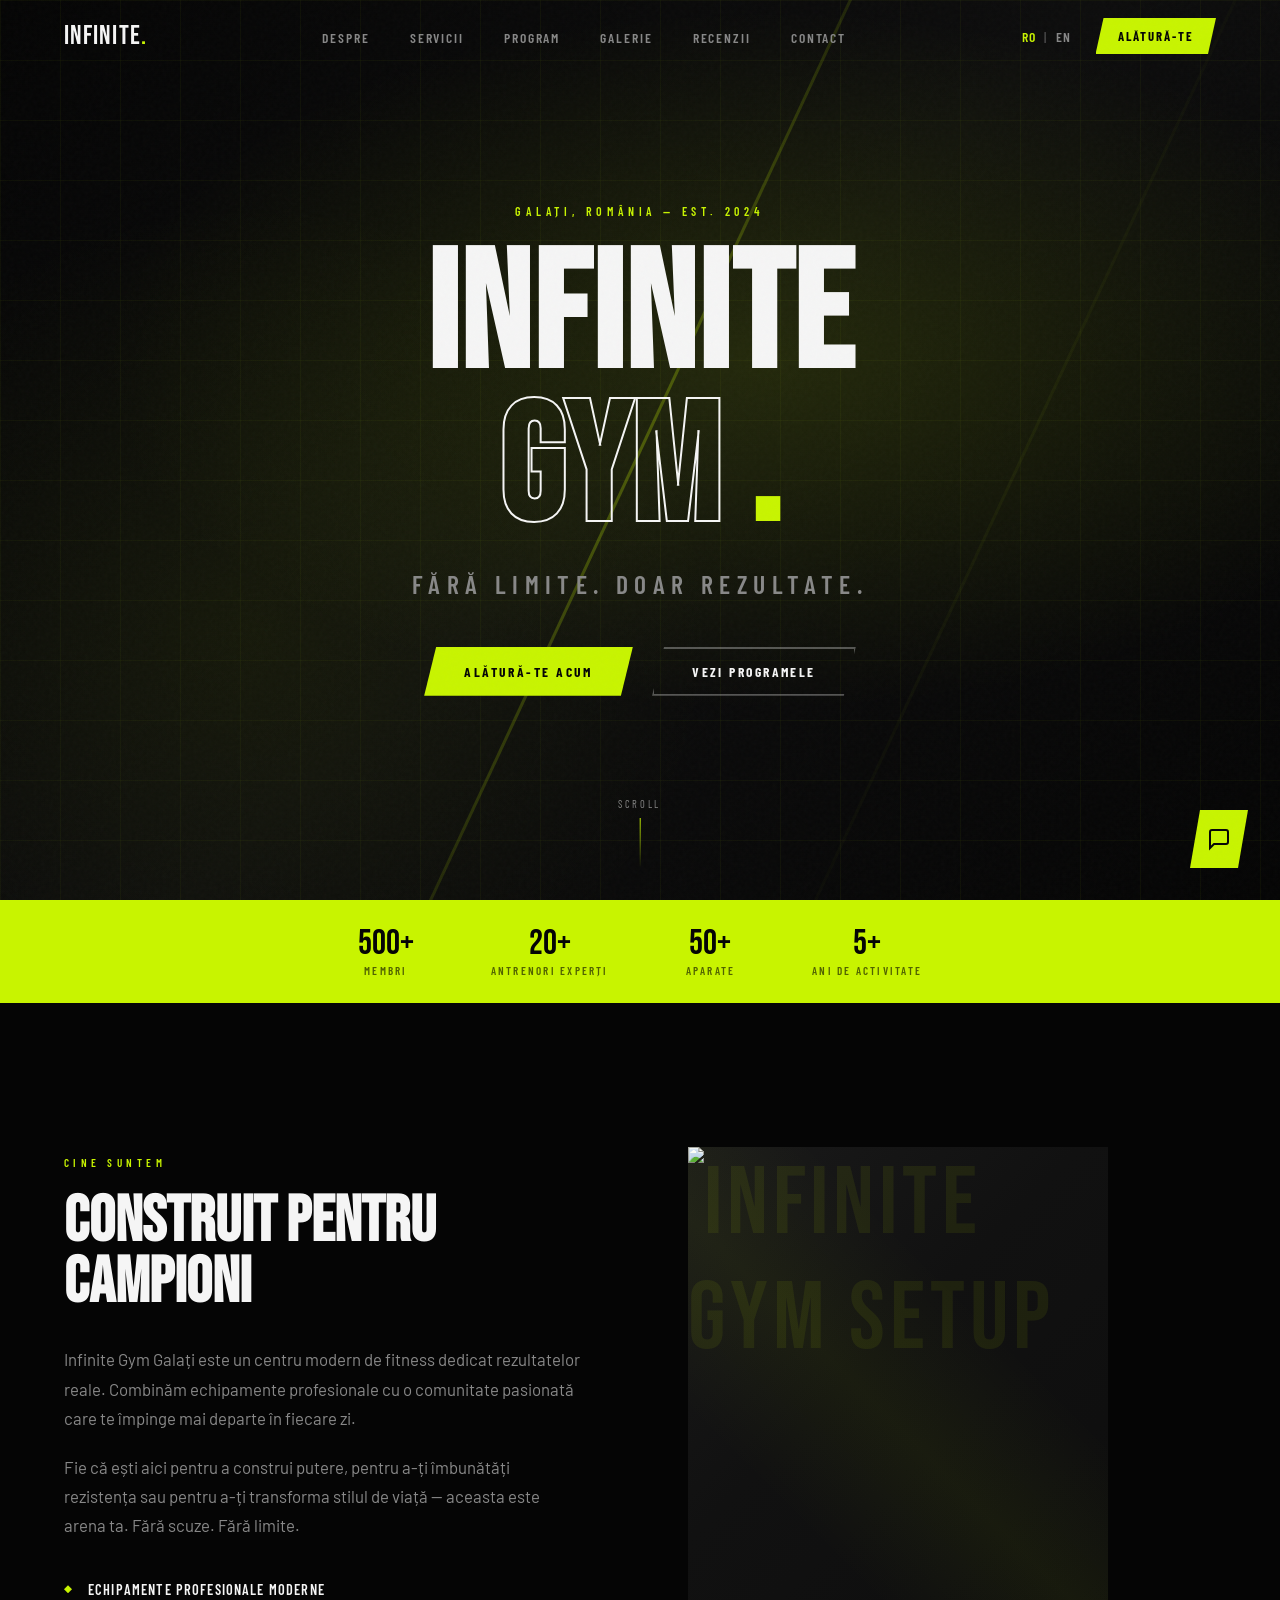
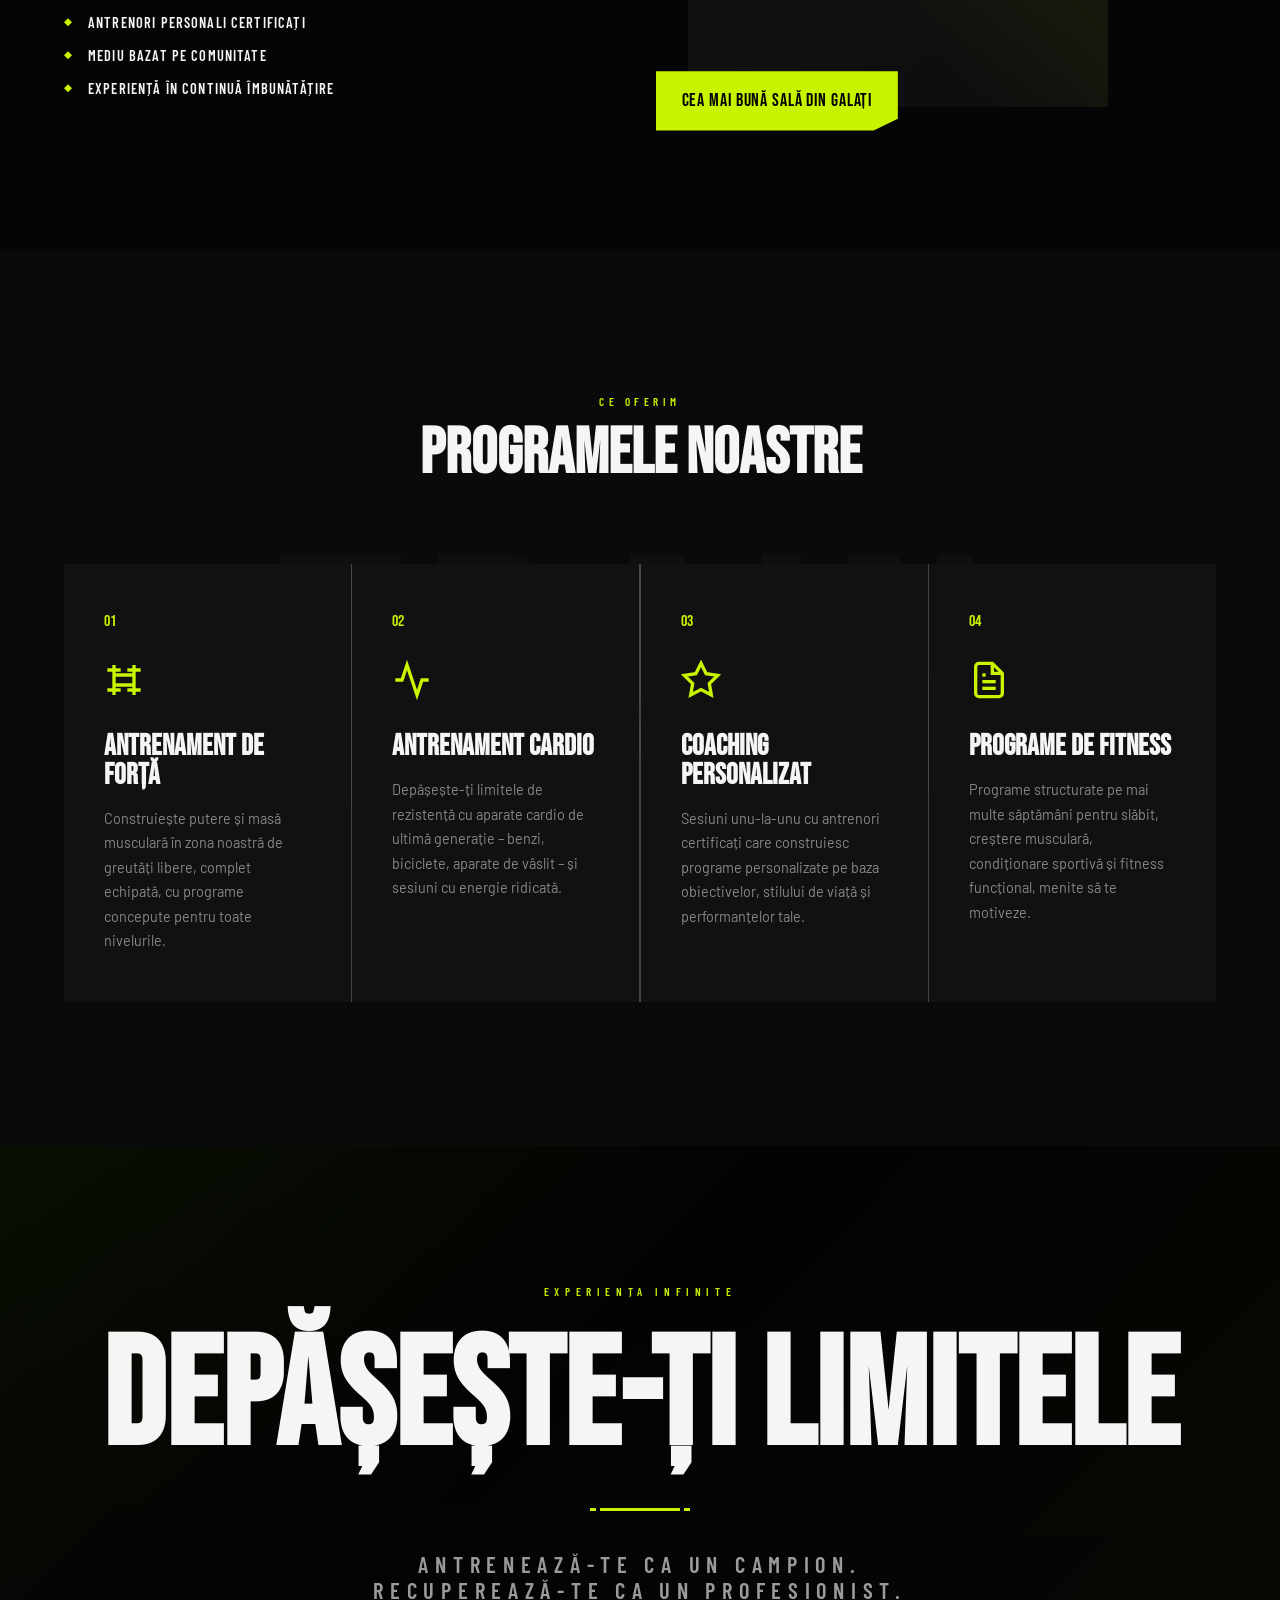
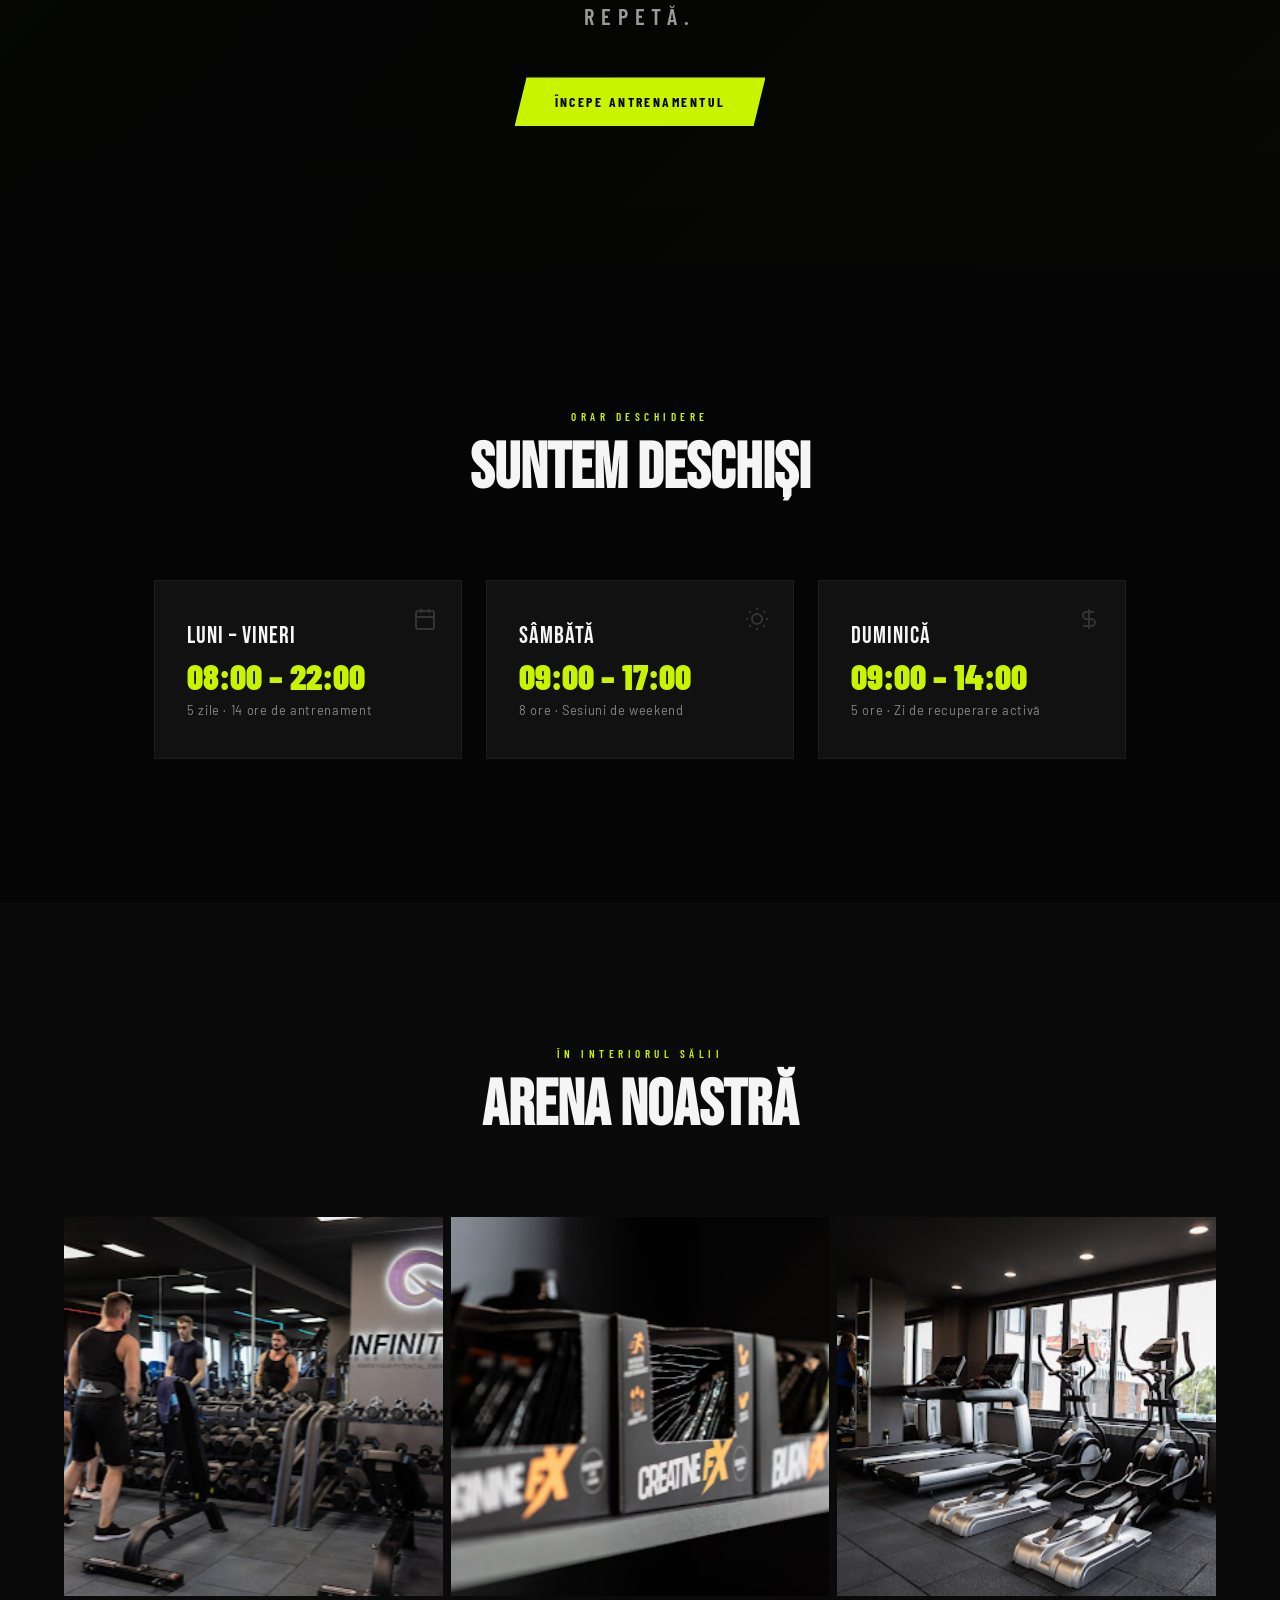
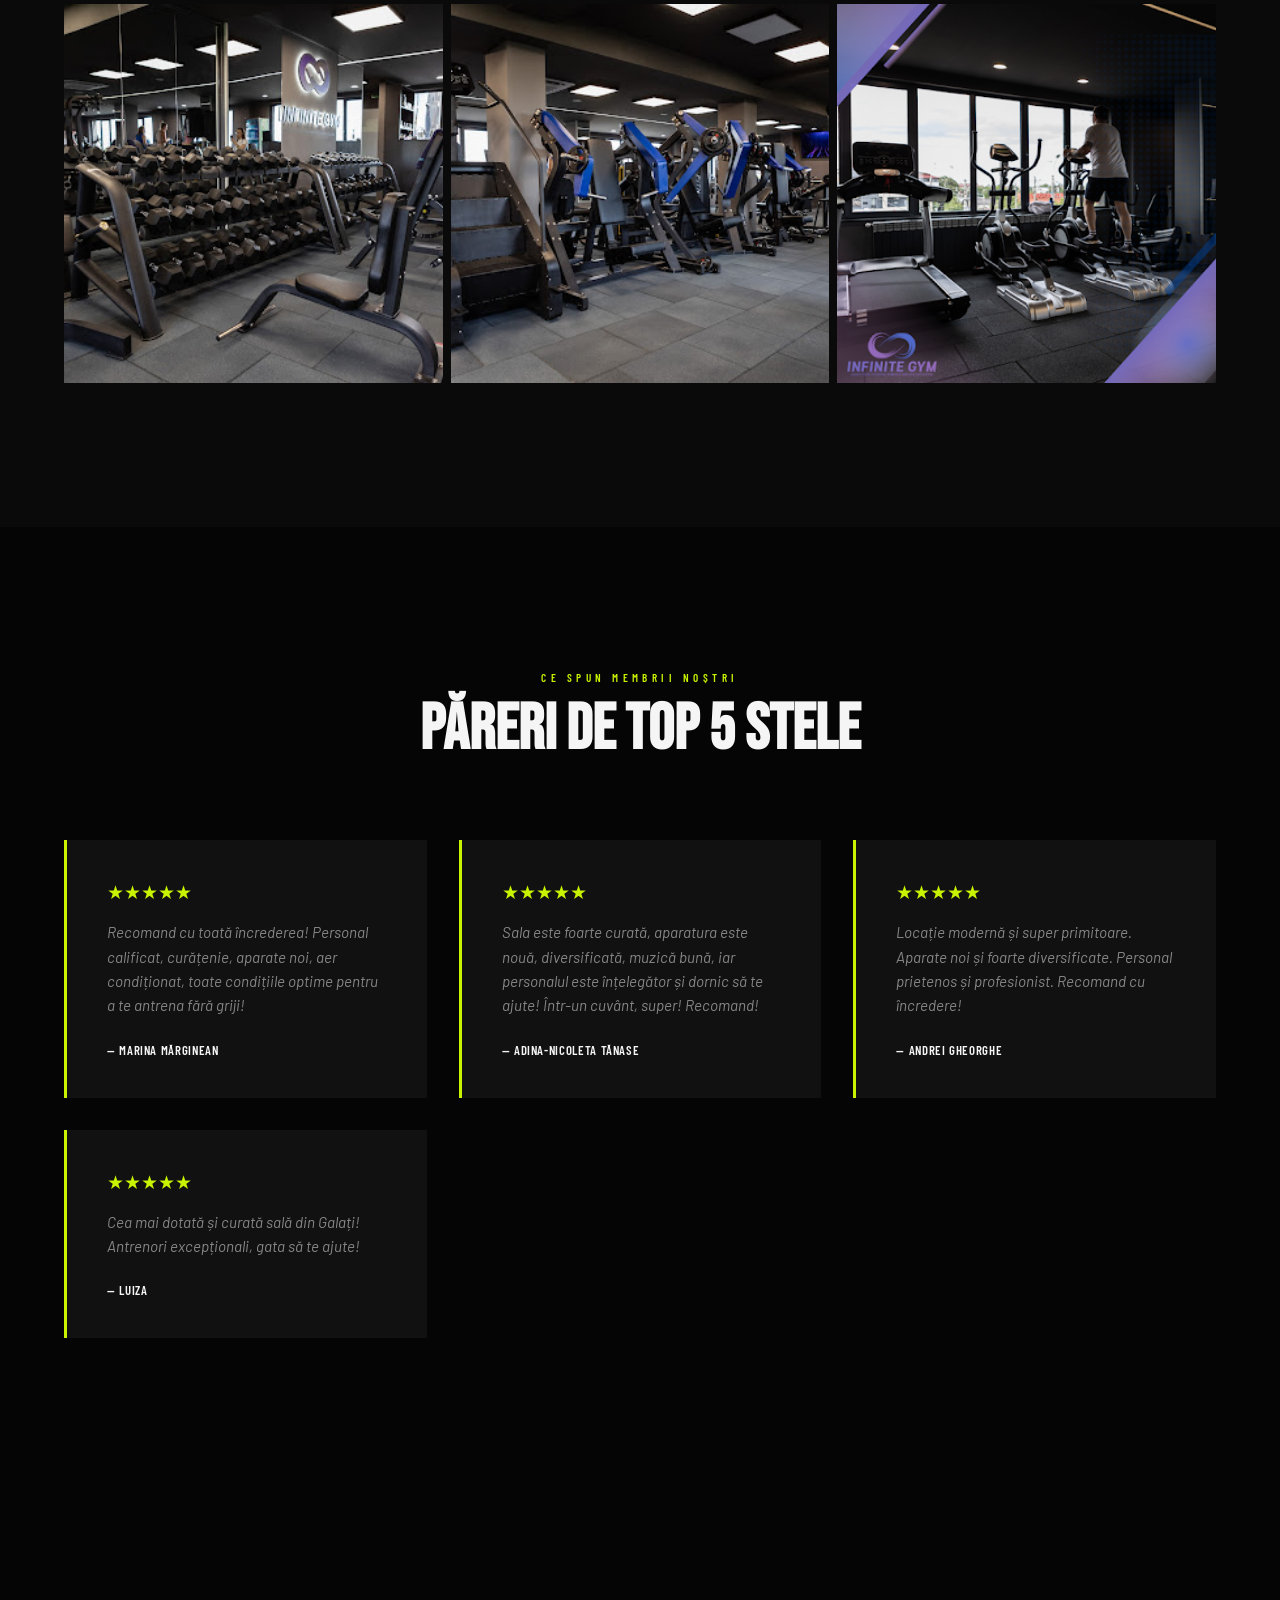
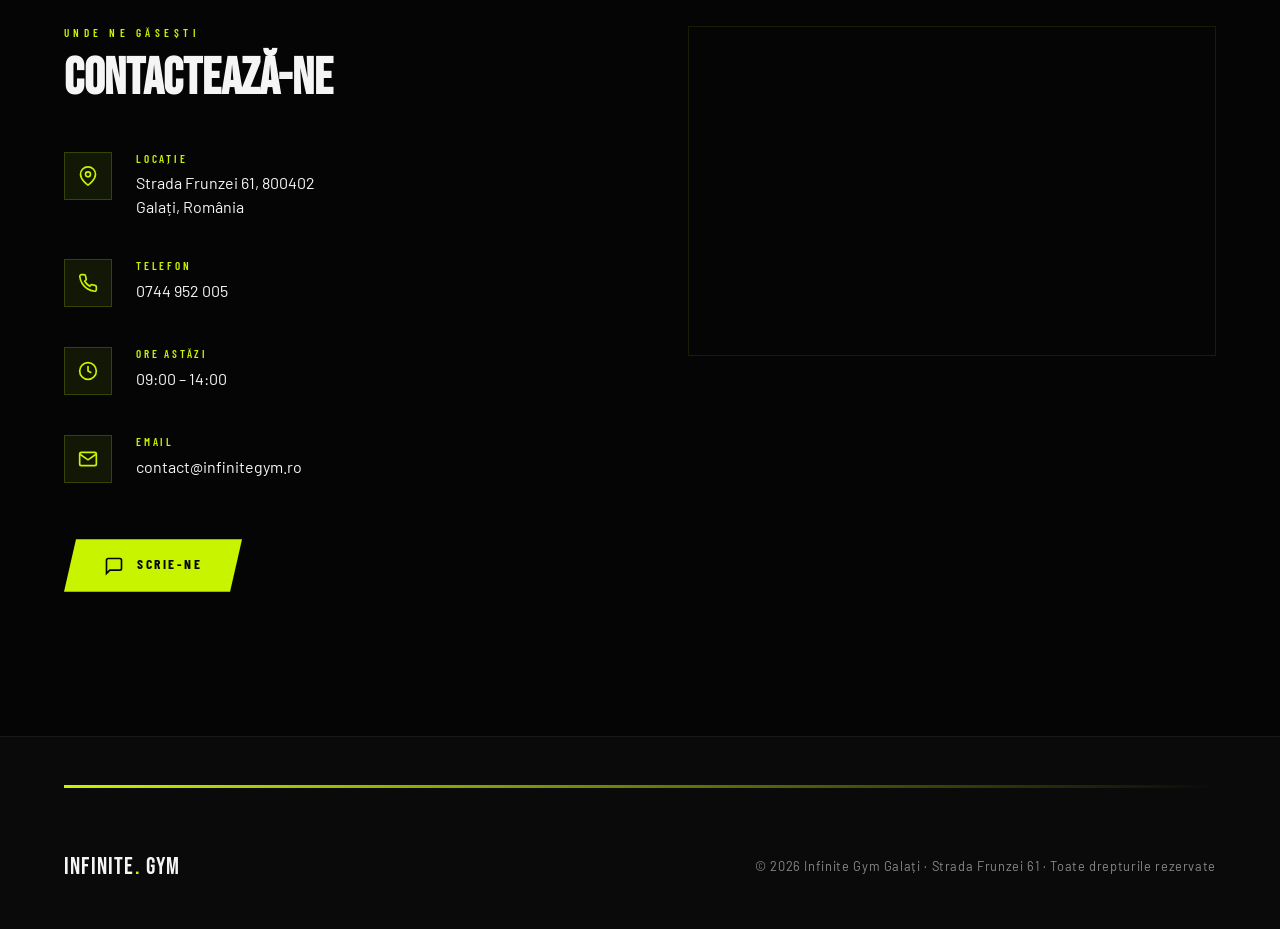
==== commit 7d987944: "Rename to index.html for GitHub Pages" ====
--- a/infinite-gym.html
+++ b/infinite-gym.html
@@ -249,9 +249,6 @@
     <div class="gallery-item reveal delay-2">
       <img src="image copy 4.png" class="gallery-ph object-cover">
     </div>
-    <div class="gallery-item reveal delay-3">
-      <img src="image copy 5.png" class="gallery-ph object-cover">
-    </div>
   </div>
     
   </div>
